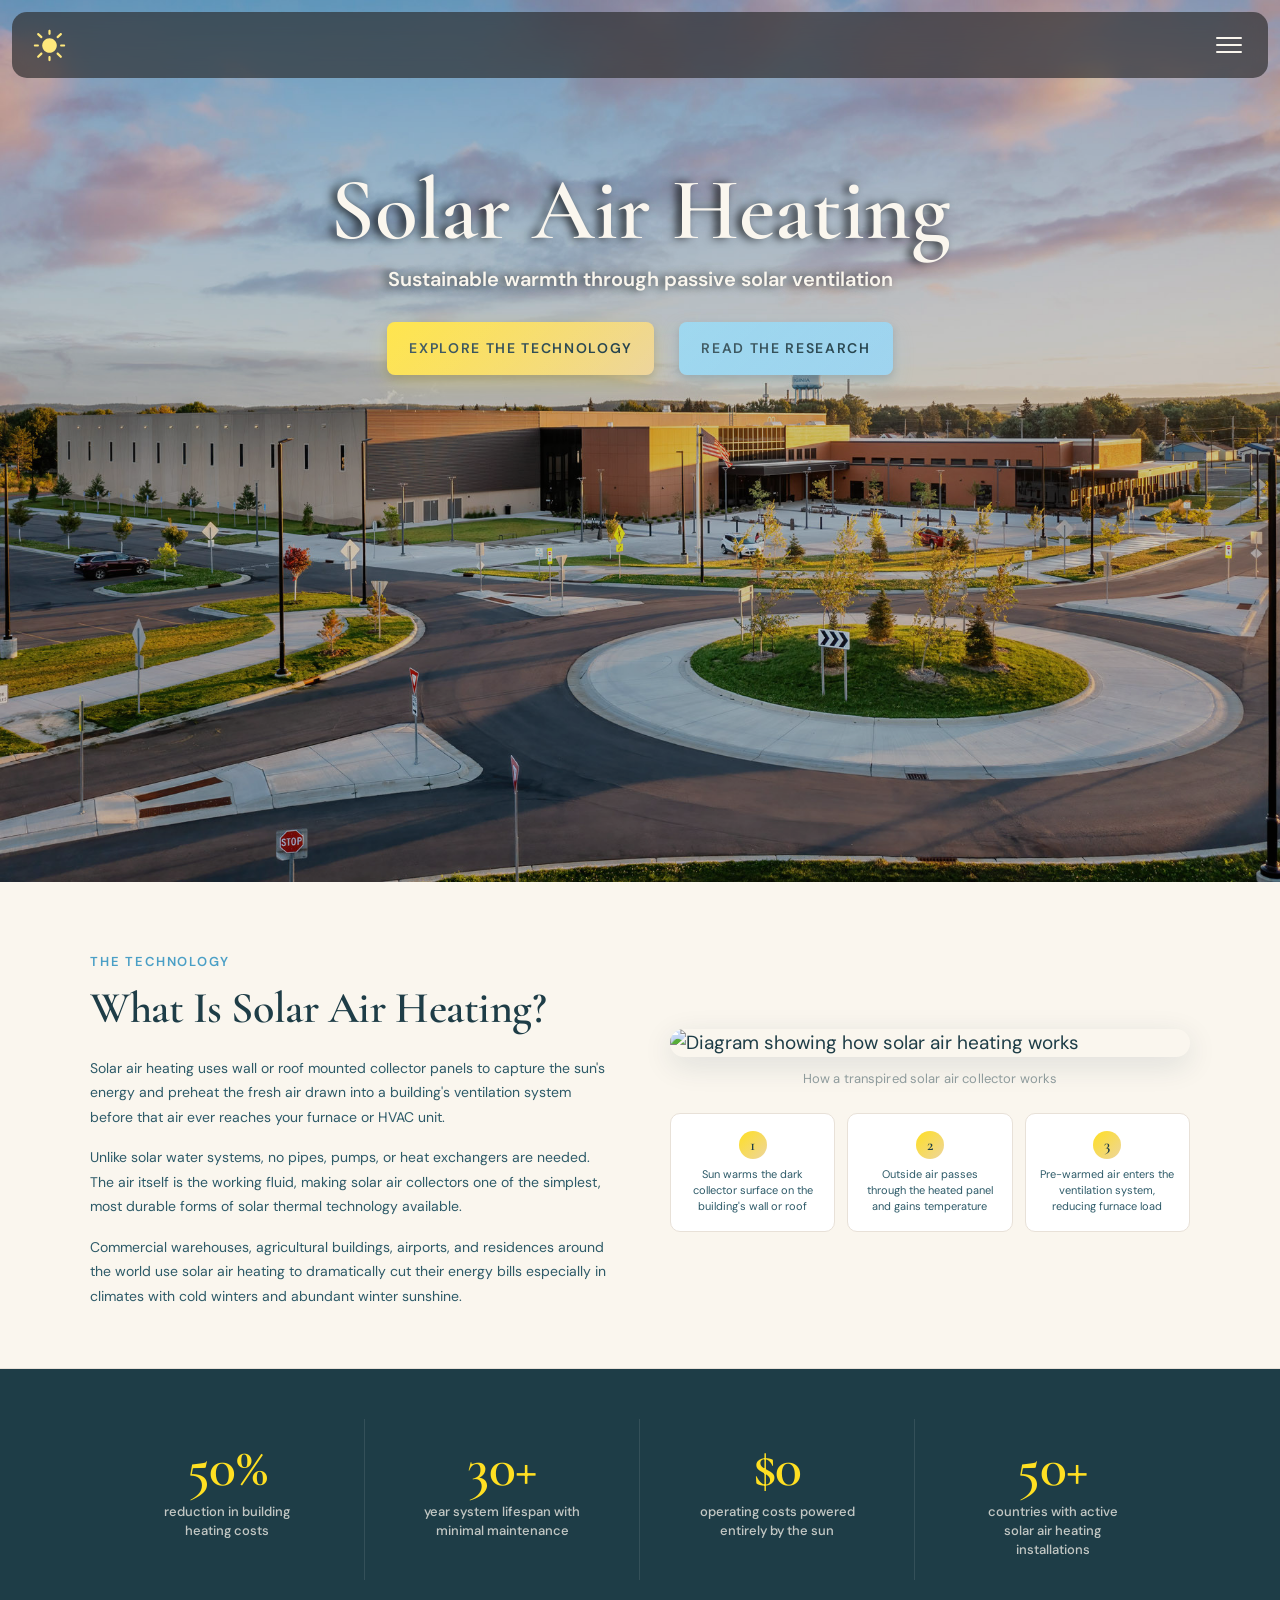
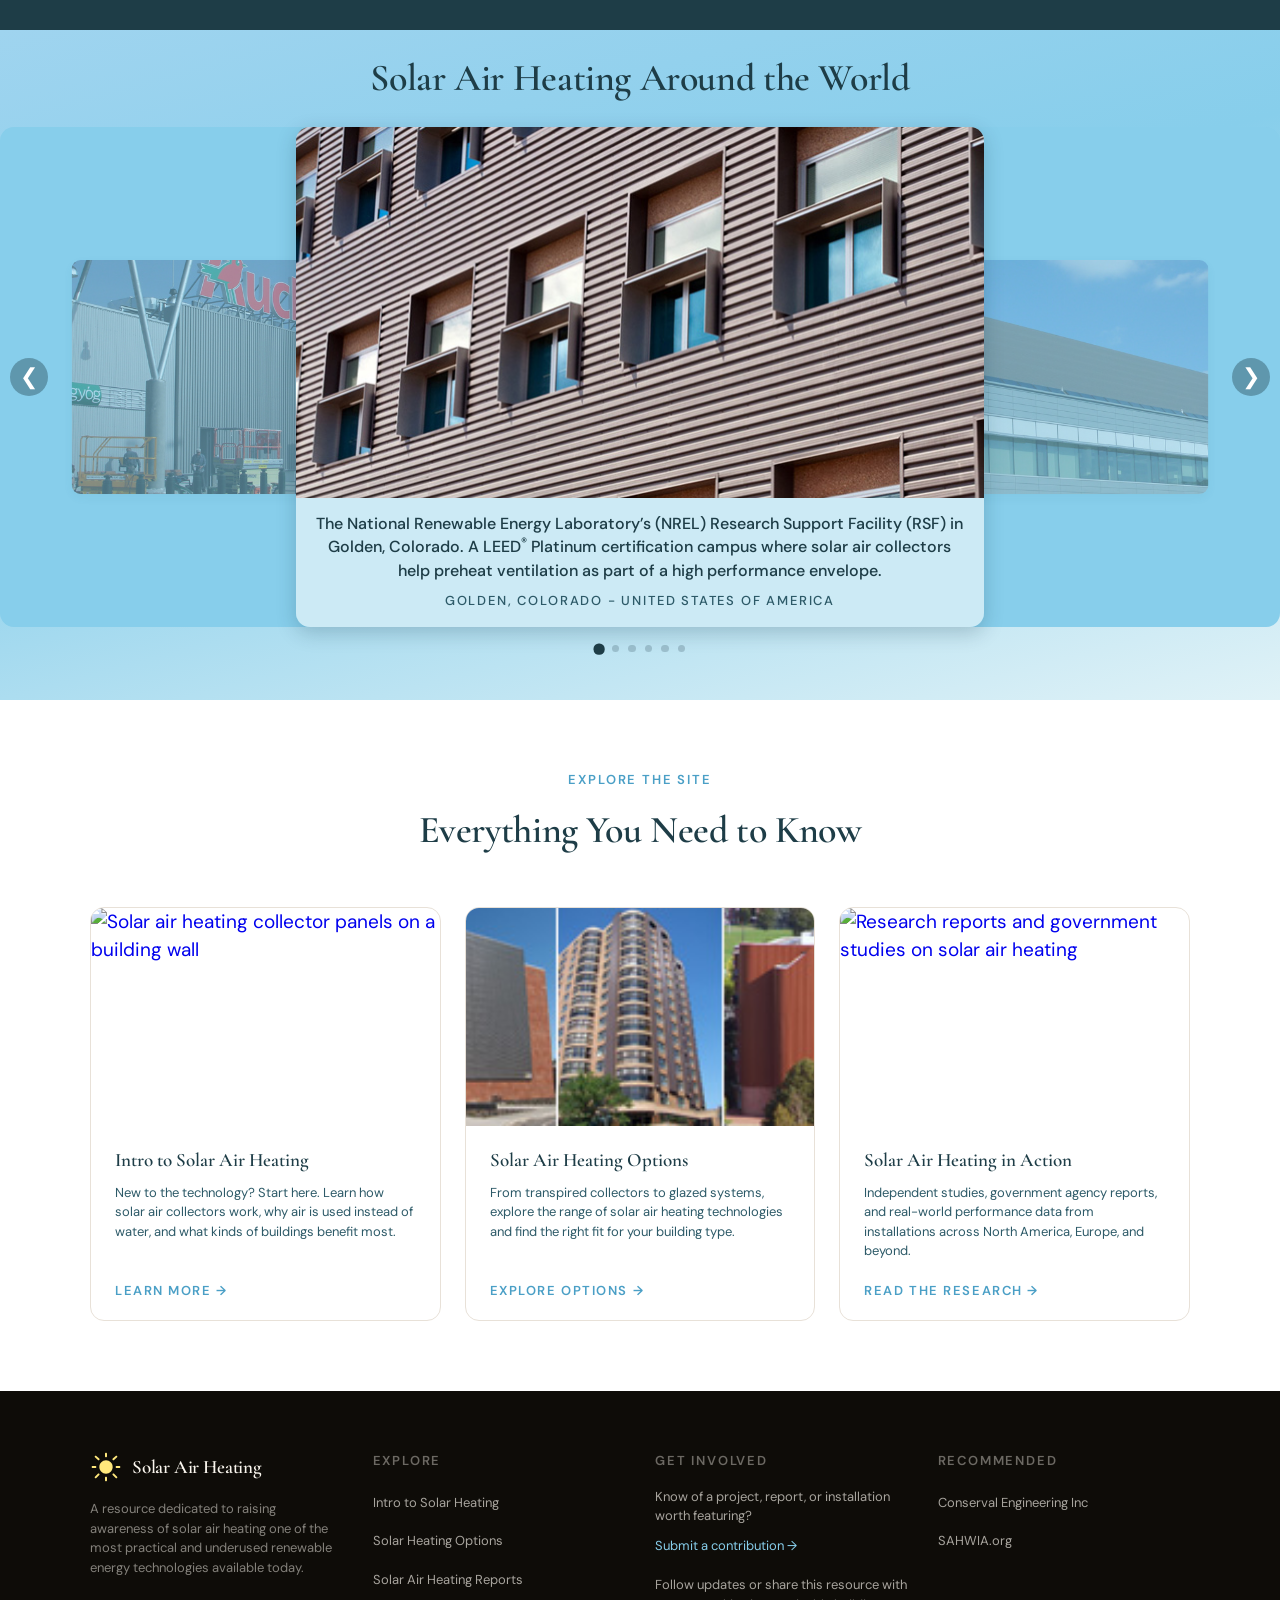
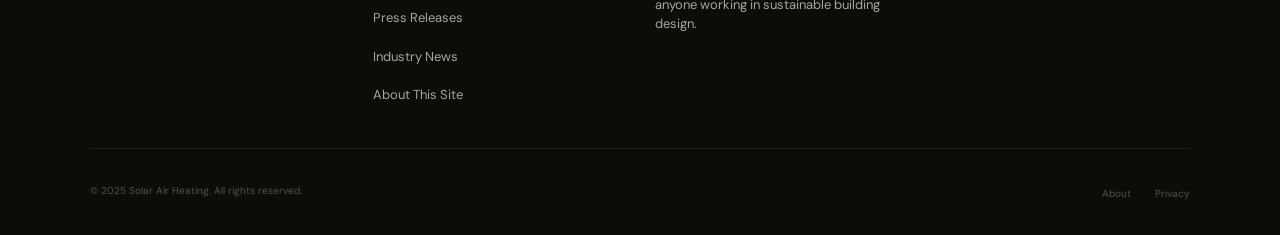
==== index.html @ 25b54e70 "nav bar changes for mobile" ====
<!doctype html>
<html lang="en">
  <head>
    <meta charset="UTF-8" />
    <meta name="viewport" content="width=device-width, initial-scale=1.0" />
    <title>Solar Air Heating</title>
    <link rel="icon" type="image/svg" href="assets/icons/sun-svgrepo-com.svg" />
    <link rel="stylesheet" href="css/normalize.css" />
    <link rel="stylesheet" href="css/styles.css" />
    <link rel="stylesheet" href="css/home.css" />
    <link
      href="https://fonts.googleapis.com/css2?family=Cormorant+Garamond:wght@400;600&family=DM+Sans:wght@400;500;600;700&display=swap"
      rel="stylesheet"
    />
    <script src="javascript/script.js"></script>
  </head>
  <body>
    <!-- NAV -->
    <nav>
      <a href="index.html" class="nav-logo">
        <img src="assets/icons/sun-svgrepo-com.svg" alt="sun logo" />
      </a>

      <button
        class="nav-toggle"
        aria-label="Toggle navigation"
        aria-expanded="false"
      >
        <span></span>
        <span></span>
        <span></span>
      </button>

      <ul class="nav-links">
        <li><a href="About.html">About this site</a></li>
        <li><a href="Introduction.html">Intro to Solar Heating</a></li>
        <li><a href="SolarHeatingOptions.html">Solar Heating Options</a></li>
        <li>
          <a href="SolarAirHeatingReports.html">Solar Air Heating Reports</a>
        </li>
        <li><a href="PressReleases.html">Press Releases</a></li>
        <li><a href="IndustryNews.html">Industry News</a></li>
      </ul>
    </nav>

    <!-- Hero -->
    <div class="hero">
      <div class="hero-image">
        <img
          src="assets/images/heroimage2.jpg"
          alt="Solar Air heating building"
        />
      </div>
      <div class="hero-words">
        <h1 class="hero-title">Solar Air Heating</h1>
        <p class="hero-paragraph">
          Sustainable warmth through passive solar ventilation
        </p>

        <div class="hero-buttons">
          <a href="Introduction.html" class="etp">Explore the Technology</a>
          <a href="SolarAirHeatingReports.html" class="rtr"
            >Read the Research</a
          >
        </div>
      </div>
    </div>

    <!-- What Is Solar Air Heating? -->
    <section class="wis">
      <div class="wis-inner">
        <!-- LEFT: text -->
        <div class="wis-text">
          <p class="wis-eyebrow">The Technology</p>
          <h2 class="wis-heading">What Is Solar Air Heating?</h2>
          <div class="wis-body">
            <p>
              Solar air heating uses wall or roof mounted collector panels to
              capture the sun's energy and preheat the fresh air drawn into a
              building's ventilation system before that air ever reaches your
              furnace or HVAC unit.
            </p>
            <p>
              Unlike solar water systems, no pipes, pumps, or heat exchangers
              are needed. The air itself is the working fluid, making solar air
              collectors one of the simplest, most durable forms of solar
              thermal technology available.
            </p>
            <p>
              Commercial warehouses, agricultural buildings, airports, and
              residences around the world use solar air heating to dramatically
              cut their energy bills especially in climates with cold winters
              and abundant winter sunshine.
            </p>
          </div>
        </div>

        <!-- RIGHT: your image + steps -->
        <div>
          <div class="wis-image-wrap">
            <!-- REPLACE src with your image path -->
            <img
              src="assets/images/YOUR-IMAGE-HERE.jpg"
              alt="Diagram showing how solar air heating works"
            />
          </div>
          <p class="wis-image-caption">
            How a transpired solar air collector works
          </p>

          <div class="wis-steps">
            <div class="wis-step">
              <div class="wis-step-num">1</div>
              <p>
                Sun warms the dark collector surface on the building's wall or
                roof
              </p>
            </div>
            <div class="wis-step">
              <div class="wis-step-num">2</div>
              <p>
                Outside air passes through the heated panel and gains
                temperature
              </p>
            </div>
            <div class="wis-step">
              <div class="wis-step-num">3</div>
              <p>
                Pre-warmed air enters the ventilation system, reducing furnace
                load
              </p>
            </div>
          </div>
        </div>
      </div>
    </section>

    <!-- Stats -->
    <section class="stats">
      <div class="stats-inner">
        <div class="stats-item">
          <p class="stats-number">50%</p>
          <p class="stats-label">reduction in building heating costs</p>
        </div>

        <div class="stats-item">
          <p class="stats-number">30+</p>
          <p class="stats-label">
            year system lifespan with minimal maintenance
          </p>
        </div>

        <div class="stats-item">
          <p class="stats-number">$0</p>
          <p class="stats-label">operating costs powered entirely by the sun</p>
        </div>

        <div class="stats-item">
          <p class="stats-number">50+</p>
          <p class="stats-label">
            countries with active solar air heating installations
          </p>
        </div>
      </div>
    </section>

    <!-- Slides -->
    <div class="solar-slideshow" id="solarSlideshow" tabindex="-1">
      <h2 class="ss-title">Solar Air Heating Around the World</h2>
      <div class="ss-stage">
        <div class="ss-triptych">
          <div class="ss-flank ss-flank--left" aria-hidden="true">
            <img
              class="ss-flank-img"
              src="assets/images/slides/slider6-auchan.jpg"
              alt=""
            />
          </div>
          <div class="ss-main-column">
            <div class="ss-track">
              <div class="ss-slide is-active">
                <img
                  src="assets/images/slides/slider2-nrel.jpg"
                  alt="NREL research support facility with solar air heating"
                  loading="eager"
                />
                <div role="group" aria-label="Slide caption">
                  <p>
                    The National Renewable Energy Laboratory’s (NREL) Research
                    Support Facility (RSF) in Golden, Colorado. A LEED<sup
                      >®</sup
                    >
                    Platinum certification campus where solar air collectors
                    help preheat ventilation as part of a high performance
                    envelope.
                  </p>
                  <p>
                    <span>Golden, Colorado - United States of America</span>
                  </p>
                </div>
              </div>
              <div class="ss-slide">
                <img
                  src="assets/images/slides/slider1-canmet.jpg"
                  alt="CANMET materials technology laboratory"
                  loading="lazy"
                />
                <div role="group" aria-label="Slide caption">
                  <p>
                    CANMET - Materials Technology Laboratory (LEED<sup>®</sup>
                    Platinum)
                  </p>
                  <p>
                    <span>Hamilton, Ontario - Canada</span>
                  </p>
                </div>
              </div>
              <div class="ss-slide">
                <img
                  src="assets/images/slides/slider3-france.jpg"
                  alt="Roof-mounted solar air heater in France"
                  loading="lazy"
                />
                <div role="group" aria-label="Slide caption">
                  <p>Roof mounted solar air heater in France</p>
                  <p>
                    <span>France</span>
                  </p>
                </div>
              </div>
              <div class="ss-slide">
                <img
                  src="assets/images/slides/slider5-gtaa.jpg"
                  alt="Greater Toronto Airports Authority solar air heating"
                  loading="lazy"
                />
                <div role="group" aria-label="Slide caption">
                  <p></p>
                  <p>
                    <span
                      >Greater Toronto Airport Authority, Ontario - Canada</span
                    >
                  </p>
                </div>
              </div>
              <div class="ss-slide">
                <img
                  src="assets/images/slides/slider4-JapanResidentialGlazed.jpg"
                  alt="Glazed residential solar air heating in Japan"
                  loading="lazy"
                />
                <div role="group" aria-label="Slide caption">
                  <p>Glazed residential solar air heating system</p>
                  <p>
                    <span>Japan</span>
                  </p>
                </div>
              </div>
              <div class="ss-slide">
                <img
                  src="assets/images/slides/slider6-auchan.jpg"
                  alt="Auchan retail center solar air heating in Hungary"
                  loading="lazy"
                />
                <div role="group" aria-label="Slide caption">
                  <p></p>
                  <p>
                    <span>MISKOLC, HUNGARY</span>
                  </p>
                </div>
              </div>
            </div>
          </div>
          <div class="ss-flank ss-flank--right" aria-hidden="true">
            <img
              class="ss-flank-img"
              src="assets/images/slides/slider1-canmet.jpg"
              alt=""
            />
          </div>
        </div>

        <button
          class="ss-arrow ss-prev"
          type="button"
          aria-label="Previous slide"
        >
          &#10094;
        </button>

        <button class="ss-arrow ss-next" type="button" aria-label="Next slide">
          &#10095;
        </button>
      </div>
    </div>
    <!-- end .solar-slideshow -->

    <!--showcase-->

    <section class="showcase">
      <div class="showcase-inner">
        <p class="showcase-eyebrow">Explore the Site</p>
        <h2 class="showcase-section-title">Everything You Need to Know</h2>

        <div class="showcase-grid">
          <a href="Introduction.html" class="showcase-card">
            <!-- REPLACE src with your own image -->
            <img
              class="showcase-card-img"
              src="assets/images/YOUR-IMAGE-HERE.jpg"
              alt="Solar air heating collector panels on a building wall"
            />
            <div class="showcase-card-body">
              <h3 class="showcase-card-title">Intro to Solar Air Heating</h3>
              <p class="showcase-card-text">
                New to the technology? Start here. Learn how solar air
                collectors work, why air is used instead of water, and what
                kinds of buildings benefit most.
              </p>
              <span class="showcase-card-link">Learn More &rarr;</span>
            </div>
          </a>

          <a href="SolarHeatingOptions.html" class="showcase-card">
            <!-- REPLACE src with your own image -->
            <img
              class="showcase-card-img"
              src="assets/images/homebox-2.jpg"
              alt="Different types of solar air heating systems"
            />
            <div class="showcase-card-body">
              <h3 class="showcase-card-title">Solar Air Heating Options</h3>
              <p class="showcase-card-text">
                From transpired collectors to glazed systems, explore the range
                of solar air heating technologies and find the right fit for
                your building type.
              </p>
              <span class="showcase-card-link">Explore Options &rarr;</span>
            </div>
          </a>

          <a href="SolarAirHeatingReports.html" class="showcase-card">
            <!-- REPLACE src with your own image -->
            <img
              class="showcase-card-img"
              src="assets/images/YOUR-IMAGE-HERE.jpg"
              alt="Research reports and government studies on solar air heating"
            />
            <div class="showcase-card-body">
              <h3 class="showcase-card-title">Solar Air Heating in Action</h3>
              <p class="showcase-card-text">
                Independent studies, government agency reports, and real-world
                performance data from installations across North America,
                Europe, and beyond.
              </p>
              <span class="showcase-card-link">Read the Research &rarr;</span>
            </div>
          </a>
        </div>
      </div>
    </section>

    <!-- footer -->

    <footer class="site-footer">
      <div class="footer-inner">
        <div class="footer-top">
          <!-- Brand -->
          <div>
            <a href="index.html" class="footer-brand-logo">
              <img
                src="assets/icons/sun-svgrepo-com.svg"
                alt="Solar Air Heating logo"
              />
              <span class="footer-brand-name">Solar Air Heating</span>
            </a>
            <p class="footer-tagline">
              A resource dedicated to raising awareness of solar air heating one
              of the most practical and underused renewable energy technologies
              available today.
            </p>
          </div>

          <!-- Site links -->
          <div>
            <p class="footer-col-heading">Explore</p>
            <ul class="footer-nav">
              <li><a href="Introduction.html">Intro to Solar Heating</a></li>
              <li>
                <a href="SolarHeatingOptions.html">Solar Heating Options</a>
              </li>
              <li>
                <a href="SolarAirHeatingReports.html"
                  >Solar Air Heating Reports</a
                >
              </li>
              <li><a href="PressReleases.html">Press Releases</a></li>
              <li><a href="IndustryNews.html">Industry News</a></li>
              <li><a href="About.html">About This Site</a></li>
            </ul>
          </div>

          <!-- Contact / Contribute -->
          <div>
            <p class="footer-col-heading">Get Involved</p>
            <p class="footer-contact">
              Know of a project, report, or installation worth featuring?
            </p>
            <p class="footer-contact">
              <!-- REPLACE with your actual contact email or link -->
              <a href="mailto:contact@yourdomain.com"
                >Submit a contribution &rarr;</a
              >
            </p>
            <p class="footer-contact" style="margin-top: 2rem">
              <!-- REPLACE or remove if no social links -->
              Follow updates or share this resource with anyone working in
              sustainable building design.
            </p>
          </div>

          <!-- Recommended -->
          <div>
            <p class="footer-col-heading">Recommended</p>
            <ul class="footer-nav">
              <li>
                <a href="https://www.solarwall.com/"
                  >Conserval Engineering Inc</a
                >
              </li>
              <li><a href="https://sahwia.org/">SAHWIA.org</a></li>
            </ul>
          </div>
        </div>
        <!-- /.footer-top -->

        <div class="footer-bottom">
          <p class="footer-copy">
            <!-- REPLACE year and name as needed -->
            &copy; 2025 Solar Air Heating. All rights reserved.
          </p>
          <ul class="footer-bottom-links">
            <li><a href="About.html">About</a></li>
            <li><a href="#">Privacy</a></li>
          </ul>
        </div>
      </div>
      <!-- /.footer-inner -->
    </footer>
  </body>
</html>
---- css/styles.css ----
*, *::before, *::after { margin: 0; padding: 0; box-sizing: border-box; }
 
  :root {
    /* ────────────────────────────── PRIMARY COLORS ────────────────────────── */
    --white: #ffffff;
    --warm-white: #FAF6EE;
    --off-black: #333333;
    
    /* ────────────────────────────── ACCENT COLORS ────────────────────────── */
    /* Sunny/Yellow Palette */
    --sunlight-yellow: #edd59e;
    --sun: #ffdf22;
    --sun-muted: #f5e066;
    --sun-dark: #d4b81f;
    
    /* Sky/Blue Palette */
    --skylight-blue: #87ceeb;
    --skylight-blue-muted: #9fd4ef;
    --skylight-blue-lighter: #cceaf5;
    --sky-dark: #4a9fc6;
    --sky-lighter: #e0f2f7;
    
    /* Text Colors */
    --text-primary: #1e3d47;
    --text-secondary: #2d5a68;
    --text-light: #FAF6EE;
    --text-muted: rgba(30, 61, 71, 0.48);
    
    /* Background Colors */
    --bg-light: #FAF6EE;
    --bg-white: #ffffff;
    --bg-blue: #87ceeb;
    --bg-blue-light: #cceaf5;
    --bg-dark: #0e0c08;
    
    /* Neutral Grays for sections */
    --gray-50: #f9f7f4;
    --gray-100: #f0ebe5;
    --gray-200: #e8e1d8;
    --gray-300: #d9d0c4;
    
    /* ────────────────────────────── TYPOGRAPHY ────────────────────────────── */
    --serif: 'Cormorant Garamond', Georgia, serif;
    --sans: 'DM Sans', sans-serif;
    
    /* Font Sizes */
    --font-size-xs: 1.3rem;
    --font-size-sm: 1.3rem;
    --font-size-base: 1.4rem;
    --font-size-lg: 1.6rem;
    --font-size-xl: 1.9rem;
    --font-size-2xl: 2.4rem;
    --font-size-3xl: clamp(2.4rem, 5vw, 3.8rem);
    --font-size-4xl: clamp(4.4rem, 10vw, 8.8rem);
    
    /* Font Weights */
    --font-weight-normal: 400;
    --font-weight-medium: 520;
    --font-weight-semibold: 600;
    --font-weight-bold: 700;
    
    /* Line Heights */
    --line-height-tight: 1.1;
    --line-height-normal: 1.45;
    --line-height-relaxed: 1.5;
    --line-height-loose: 1.75;
    
    /* Letter Spacing */
    --letter-spacing-tight: -0.01em;
    --letter-spacing-normal: 0.01em;
    --letter-spacing-wide: 0.12em;
    --letter-spacing-wider: 0.14em;
  }
 
  html { 
    scroll-behavior: smooth; 
    font-size: 62.5%;
  }
 
  body {
    font-family: var(--sans);
    overflow-x: hidden;
    font-size: var(--font-size-xl);
    line-height: var(--line-height-relaxed);
    color: var(--text-primary);
    background-color: var(--bg-white);
  }
 
  /* ── NAV ──────────────────────────────────── */
nav {
  position: fixed;
  top: 1.2rem;
  left: 1.2rem;
  right: 1.2rem;
  z-index: 100;
  display: flex;
  align-items: center;
  justify-content: space-between;
  flex-wrap: wrap;
  padding: 1.4rem 2rem;
  background: rgba(40, 40, 40, 0.65);
  backdrop-filter: blur(15px);
  -webkit-backdrop-filter: blur(15px);
  border-radius: 1.5rem;
}

.nav-logo {
  font-family: var(--serif);
  font-size: var(--font-size-2xl);
  font-weight: var(--font-weight-semibold);
  letter-spacing: var(--letter-spacing-normal);
  color: var(--text-light);
  text-decoration: none;
  display: flex;
  align-items: center;
  gap: 0.6rem;
}

.nav-logo:hover { opacity: 0.72; }
.nav-logo img { width: 3.5rem; height: 3.5rem; }

.nav-toggle {
  display: none;
  flex-direction: column;
  justify-content: center;
  gap: 0.5rem;
  width: 3.8rem;
  height: 3.8rem;
  background: none;
  border: none;
  cursor: pointer;
  padding: 0.6rem;
  z-index: 200;
}

.nav-toggle span {
  display: block;
  width: 100%;
  height: 0.22rem;
  background: var(--text-light);
  border-radius: 0.2rem;
  transition: transform 0.3s ease, opacity 0.3s ease;
  transform-origin: center;
}

.nav-toggle.is-open span:nth-child(1) { transform: translateY(0.72rem) rotate(45deg); }
.nav-toggle.is-open span:nth-child(2) { opacity: 0; transform: scaleX(0); }
.nav-toggle.is-open span:nth-child(3) { transform: translateY(-0.72rem) rotate(-45deg); }

.nav-links {
  display: flex;
  gap: 2.5rem;
  list-style: none;
}

.nav-links a {
  font-size: var(--font-size-base);
  letter-spacing: var(--letter-spacing-wide);
  text-transform: uppercase;
  color: var(--text-light);
  text-decoration: none;
  position: relative;
  padding-bottom: 0.5rem;
  transition: color 0.2s;
  font-weight: var(--font-weight-semibold);
}

.nav-links a::after {
  content: '';
  position: absolute;
  bottom: 0; left: 0;
  width: 0;
  height: 0.2rem;
  background-color: var(--sun);
  transition: width 0.3s ease;
}

.nav-links a:hover { color: var(--sun); }
.nav-links a:hover::after { width: 100%; }

@media (max-width: 1290px) {
  .nav-toggle { display: flex; }

  .nav-links {
    display: none;
    flex-direction: column;
    gap: 0;
    width: 100%;
    padding-top: 1.2rem;
    margin-top: 1rem;
    border-top: 1px solid rgba(255,255,255,0.12);
  }

  .nav-links.is-open { display: flex; }

  .nav-links li { border-bottom: 1px solid rgba(255,255,255,0.07); }
  .nav-links li:last-child { border-bottom: none; }

  .nav-links a {
    display: block;
    padding: 1.1rem 0;
    font-size: var(--font-size-sm);
  }

  .nav-links a::after { display: none; }
}
/* footer */
  
  .site-footer {
    background: var(--bg-dark);
    padding: 6rem 2rem 3rem;
  }
  .footer-inner {
    max-width: 110rem;
    margin: 0 auto;
  }
  .footer-top {
    display: grid;
    grid-template-columns: 1fr 1fr 1fr 1fr;
    gap: 3rem;
    padding-bottom: 4rem;
    border-bottom: 1px solid rgba(255, 255, 255, 0.08);
    justify-items: start;
  }
 
  /* Brand column */
  .footer-brand-logo {
    display: flex;
    align-items: center;
    gap: 1rem;
    text-decoration: none;
    margin-bottom: 1.6rem;
  }
  .footer-brand-logo img {
    width: 3.2rem;
    height: 3.2rem;
  }
  .footer-brand-name {
    font-family: var(--serif);
    font-size: var(--font-size-xl);
    font-weight: var(--font-weight-semibold);
    color: var(--text-light);
    letter-spacing: var(--letter-spacing-tight);
  }
  .footer-tagline {
    font-family: var(--sans);
    font-size: var(--font-size-sm);
    line-height: var(--line-height-relaxed);
    color: rgba(250, 246, 238, 0.5);
    max-width: 32ch;
  }
 
  /* Nav columns */
  .footer-col-heading {
    font-family: var(--sans);
    font-size: var(--font-size-xs);
    font-weight: var(--font-weight-semibold);
    letter-spacing: var(--letter-spacing-wider);
    text-transform: uppercase;
    color: rgba(250, 246, 238, 0.4);
    margin-bottom: 1.6rem;
  }
  .footer-nav {
    list-style: none;
    display: flex;
    flex-direction: column;
    gap: 1rem;
  }
  .footer-nav a {
    font-family: var(--sans);
    font-size: var(--font-size-sm);
    color: rgba(250, 246, 238, 0.65);
    text-decoration: none;
    transition: color 0.2s ease;
  }
  .footer-nav a:hover {
    color: var(--sun);
  }
 
  /* Contact line */
  .footer-contact {
    font-family: var(--sans);
    font-size: var(--font-size-sm);
    color: rgba(250, 246, 238, 0.65);
    margin-bottom: 1rem;
  }
  .footer-contact a {
    color: var(--skylight-blue);
    text-decoration: none;
    transition: color 0.2s ease;
  }
  .footer-contact a:hover {
    color: var(--sun);
  }
 
  /* Bottom bar */
  .footer-bottom {
    padding-top: 2.8rem;
    display: flex;
    align-items: center;
    justify-content: space-between;
    gap: 2rem;
    flex-wrap: wrap;
  }
  .footer-copy {
    font-family: var(--sans);
    font-size: 1rem;
    color: rgba(250, 246, 238, 0.3);
  }
  .footer-bottom-links {
    display: flex;
    gap: 2.4rem;
    list-style: none;
  }
  .footer-bottom-links a {
    font-family: var(--sans);
    font-size: 1rem;
    color: rgba(250, 246, 238, 0.3);
    text-decoration: none;
    transition: color 0.2s ease;
  }
  .footer-bottom-links a:hover {
    color: rgba(250, 246, 238, 0.65);
  }
 
  @media (max-width: 768px) {
    .footer-top {
      grid-template-columns: 1fr;
      gap: 3.2rem;
    }
    .footer-bottom {
      flex-direction: column;
      align-items: flex-start;
      gap: 1.2rem;
    }
  }
---- css/home.css ----
/* hero image and title */
.hero {
  position: relative;
  width: 100%;
  height: 98vh;
  min-height: 98vh;
  overflow: hidden;
  background: var(--bg-dark);
}

.hero-image {
  position: absolute;
  inset: 0;
  z-index: 0;
  opacity: 0.8;
}

.hero-image img {
  width: 100%;
  height: 100%;
  object-fit: cover;
  display: block;
}

.hero-words {
  position: absolute;
  top: 0;
  left: 0;
  right: 0;
  height: 33%;
  z-index: 1;
  display: flex;
  flex-direction: column;
  align-items: center;
  justify-content: flex-start;
  text-align: center;
  padding-left: 2rem;
  padding-right: 2rem;
  /* Below fixed nav: safe area + nav offset + vertical padding + logo row */
  padding-top: calc(
    env(safe-area-inset-top, 0px) + 1.2rem + 1.4rem + 3.5rem + 1.4rem + 2.8rem
  );
  padding-bottom: 1rem;
  box-sizing: border-box;
}

.hero-words img {
  width: auto;
  height: 8rem;
}

.hero-title {
  font-family: var(--serif);
  font-size: var(--font-size-4xl);
  font-weight: var(--font-weight-semibold);
  line-height: var(--line-height-tight);
  color: var(--text-light);
  text-shadow: -0.5rem 0 1rem rgba(0, 0, 0, 0.8);
  margin-bottom: 0.5rem;
}

.hero-paragraph {
  max-width: 42ch;
  font-size: clamp(1.5rem, 2.2vw, 2rem);
  color: var(--text-light);
  text-shadow: -0.5rem 0 1rem rgba(0, 0, 0, 0.8);
  font-weight: var(--font-weight-semibold);
}

.hero-buttons{
  display: flex;
  flex-direction: row;
  gap: 2.5rem;
  margin-top: 2.8rem;
  justify-content: center;
}

.etp{
  padding: 1.6rem 2.2rem;
  color: var(--text-primary);
  background: linear-gradient(135deg, var(--sun) 0%, var(--sunlight-yellow) 100%);
  border-radius: 0.8rem;
  font-family: var(--sans);
  font-size: var(--font-size-base);
  font-weight: var(--font-weight-semibold);
  letter-spacing: var(--letter-spacing-wide);
  text-decoration: none;
  text-transform: uppercase;
  display: inline-flex;
  align-items: center;
  justify-content: center;
  cursor: pointer;
  border: none;
  box-shadow: 0 0.8rem 2rem rgba(255, 223, 34, 0.25), 0 0.4rem 0.8rem rgba(0, 0, 0, 0.15);
  transition: all 0.35s cubic-bezier(0.34, 1.56, 0.64, 1);
  position: relative;
  overflow: hidden;
}

.etp::before {
  content: '';
  position: absolute;
  inset: 0;
  background: linear-gradient(135deg, rgba(255, 255, 255, 0.2) 0%, rgba(255, 255, 255, 0) 100%);
  pointer-events: none;
}

.etp:hover{
  transform: translateY(-0.3rem);
  box-shadow: 0 1.2rem 3rem rgba(255, 223, 34, 0.35), 0 0.6rem 1.2rem rgba(0, 0, 0, 0.2);
}

.etp:active {
  transform: translateY(0);
  box-shadow: 0 0.4rem 1rem rgba(255, 223, 34, 0.25), 0 0.2rem 0.4rem rgba(0, 0, 0, 0.15);
}

.rtr{
  padding: 1.6rem 2.2rem;
  color: var(--text-primary);
  background: linear-gradient(135deg, var(--skylight-blue) 0%, var(--skylight-blue-muted) 100%);
  border-radius: 0.8rem;
  font-family: var(--sans);
  font-size: var(--font-size-base);
  font-weight: var(--font-weight-semibold);
  letter-spacing: var(--letter-spacing-wide);
  text-decoration: none;
  text-transform: uppercase;
  display: inline-flex;
  align-items: center;
  justify-content: center;
  cursor: pointer;
  border: none;
  box-shadow: 0 0.8rem 2rem rgba(132, 206, 235, 0.25), 0 0.4rem 0.8rem rgba(0, 0, 0, 0.15);
  transition: all 0.35s cubic-bezier(0.34, 1.56, 0.64, 1);
  position: relative;
  overflow: hidden;
}

.rtr::before {
  content: '';
  position: absolute;
  inset: 0;
  background: linear-gradient(135deg, rgba(255, 255, 255, 0.2) 0%, rgba(255, 255, 255, 0) 100%);
  pointer-events: none;
}

.rtr:hover{
  transform: translateY(-0.3rem);
  box-shadow: 0 1.2rem 3rem rgba(132, 206, 235, 0.35), 0 0.6rem 1.2rem rgba(0, 0, 0, 0.2);
}

.rtr:active {
  transform: translateY(0);
  box-shadow: 0 0.4rem 1rem rgba(132, 206, 235, 0.25), 0 0.2rem 0.4rem rgba(0, 0, 0, 0.15);
}

/* quick turotial of solar air heating */

.wis {
    background: var(--warm-white);
    padding: 7rem 2rem 6rem;
    border-bottom: 1px solid var(--gray-200);
  }
  .wis-inner {
    max-width: 110rem;
    margin: 0 auto;
    display: grid;
    grid-template-columns: 1fr 1fr;
    gap: 6rem;
    align-items: center;
  }
  .wis-eyebrow {
    font-family: var(--sans);
    font-size: var(--font-size-xs);
    font-weight: var(--font-weight-semibold);
    letter-spacing: var(--letter-spacing-wider);
    text-transform: uppercase;
    color: var(--sky-dark);
    margin-bottom: 1.2rem;
  }
  .wis-heading {
    font-family: var(--serif);
    font-size: clamp(2.8rem, 4vw, 4.4rem);
    font-weight: var(--font-weight-semibold);
    line-height: var(--line-height-tight);
    color: var(--text-primary);
    margin-bottom: 2.4rem;
    letter-spacing: var(--letter-spacing-tight);
  }
  .wis-body p {
    font-family: var(--sans);
    font-size: var(--font-size-base);
    line-height: var(--line-height-loose);
    color: var(--text-secondary);
    margin-bottom: 1.6rem;
  }
  .wis-body p:last-child { margin-bottom: 0; }
  .wis-image-wrap {
    width: 100%;
    border-radius: 1.4rem;
    overflow: hidden;
    box-shadow: 0 0.8rem 3rem rgba(15, 50, 70, 0.12);
  }
  .wis-image-wrap img {
    width: 100%;
    height: 100%;
    object-fit: cover;
    display: block;
  }
  .wis-image-caption {
    margin-top: 1.2rem;
    font-family: var(--sans);
    font-size: var(--font-size-xs);
    color: var(--text-muted);
    text-align: center;
    letter-spacing: var(--letter-spacing-normal);
  }
  .wis-steps {
    display: grid;
    grid-template-columns: repeat(3, 1fr);
    gap: 1.2rem;
    margin-top: 2.4rem;
  }
  .wis-step {
    background: var(--bg-white);
    border: 1px solid var(--gray-200);
    border-radius: 1rem;
    padding: 1.6rem 1.4rem;
    text-align: center;
  }
  .wis-step-num {
    display: inline-flex;
    align-items: center;
    justify-content: center;
    width: 2.8rem;
    height: 2.8rem;
    border-radius: 50%;
    background: linear-gradient(135deg, var(--sun) 0%, var(--sunlight-yellow) 100%);
    color: var(--text-primary);
    font-family: var(--serif);
    font-size: 1.6rem;
    font-weight: var(--font-weight-semibold);
    margin-bottom: 0.8rem;
  }
  .wis-step p {
    font-family: var(--sans);
    font-size: 1.1rem;
    line-height: var(--line-height-normal);
    color: var(--text-secondary);
    margin: 0;
  }
  @media (max-width: 768px) {
    .wis-inner { grid-template-columns: 1fr; gap: 4rem; }
    .wis-steps { grid-template-columns: 1fr; }
  }

  /* stats */

  .stats {
    background: var(--text-primary);
    padding: 5rem 2rem;
  }
  .stats-inner {
    max-width: 110rem;
    margin: 0 auto;
    display: grid;
    grid-template-columns: repeat(4, 1fr);
    gap: 0;
  }
  .stats-item {
    text-align: center;
    padding: 2rem 3rem;
    border-right: 1px solid rgba(255, 255, 255, 0.1);
  }
  .stats-item:last-child {
    border-right: none;
  }
  .stats-number {
    font-family: var(--serif);
    font-size: clamp(3.6rem, 5vw, 5.6rem);
    font-weight: var(--font-weight-semibold);
    line-height: 1;
    color: var(--sun);
    margin-bottom: 0.8rem;
    letter-spacing: var(--letter-spacing-tight);
  }
  .stats-label {
    font-family: var(--sans);
    font-size: var(--font-size-sm);
    font-weight: var(--font-weight-medium);
    line-height: var(--line-height-normal);
    color: rgba(250, 246, 238, 0.75);
    max-width: 18ch;
    margin: 0 auto;
  }
  @media (max-width: 768px) {
    .stats-inner {
      grid-template-columns: repeat(2, 1fr);
    }
    .stats-item:nth-child(2) {
      border-right: none;
    }
    .stats-item:nth-child(1),
    .stats-item:nth-child(2) {
      border-bottom: 1px solid rgba(255, 255, 255, 0.1);
    }
  }

/* slideshow — compact card under hero, skylight panel + faint images */
.solar-slideshow {
  position: relative;
  width: 100%;
  overflow-x: hidden;
  padding: 2rem 0rem 4.8rem;
  background: linear-gradient(
    165deg,
    var(--skylight-blue-muted) 0%,
    var(--skylight-blue) 42%,
    var(--sky-lighter) 100%
  );
}

.ss-title {
  font-family: var(--serif);
  font-size: var(--font-size-3xl);
  font-weight: var(--font-weight-semibold);
  color: var(--text-primary);
  text-align: center;
  margin-bottom: 2rem;
  letter-spacing: var(--letter-spacing-tight);
}

.ss-stage {
  position: relative;
  max-width: 100%;
  margin: 0 auto;
  height: clamp(35rem, 60vh, 50rem);
  border-radius: 1.4rem;
  overflow: visible;
  background: var(--bg-blue);
}

.ss-triptych {
  display: grid;
  grid-template-columns: minmax(0, 1fr) minmax(0, 2.35fr) minmax(0, 1fr);
  align-items: center;
  height: 100%;
  padding: 0 0.4rem;
  isolation: isolate;
}

.ss-flank {
  position: relative;
  height: 86%;
  max-height: 26rem;
  border-radius: 1rem;
  overflow: hidden;
  opacity: 0.46;
  z-index: 0;
  transform: scale(0.9);
  transform-origin: center center;
  pointer-events: none;
  box-shadow: 0 0.4rem 1.2rem rgba(15, 80, 110, 0.12);
}

.ss-flank--left {
  justify-self: end;
  width: 100%;
  margin-right: -18%;
}

.ss-flank--right {
  justify-self: start;
  width: 100%;
  margin-left: -18%;
}

.ss-flank-img {
  width: 100%;
  height: 100%;
  object-fit: cover;
  display: block;
}

.ss-main-column {
  position: relative;
  z-index: 2;
  height: 100%;
  min-width: 0;
  border-radius: 1.4rem;
  overflow: hidden;
  background: var(--bg-blue);
  box-shadow:
    0 0.6rem 2rem rgba(15, 50, 70, 0.22),
    0 0.15rem 0 rgba(255, 255, 255, 0.35) inset;
}

.ss-track {
  position: relative;
  width: 100%;
  height: 100%;
}

.ss-slide {
  position: absolute;
  inset: 0;
  width: 100%;
  height: 100%;
  opacity: 0;
  transition: opacity 450ms ease;
  pointer-events: none;
  display: flex;
  flex-direction: column;
}

.ss-slide.is-active {
  opacity: 1;
}

.ss-slide img {
  flex: 1;
  width: 100%;
  object-fit: cover;
  display: block;
  opacity: 0.22;
}

.ss-slide.is-active img {
  opacity: 1;
}

.ss-slide::after {
  content: none;
}

.ss-slide [role='group'] {
  padding: 1.4rem 1.8rem 1.6rem;
  text-align: center;
  background-color: var(--bg-blue-light);
}

.ss-slide [role='group'] p {
  font-size: var(--font-size-lg);
  line-height: var(--line-height-normal);
  color: var(--text-primary);
  margin: 0 0 0.6rem;
  font-weight: var(--font-weight-medium);
}

.ss-slide [role='group'] p:last-child {
  margin-bottom: 0;
}

.ss-slide [role='group'] span {
  font-size: var(--font-size-sm);
  letter-spacing: var(--letter-spacing-wider);
  text-transform: uppercase;
  color: var(--text-secondary);
}

.ss-arrow {
  position: absolute;
  top: 50%;
  transform: translateY(-50%);
  width: 3.8rem;
  height: 3.8rem;
  border: none;
  border-radius: 50%;
  background: rgba(30, 61, 71, 0.38);
  color: var(--white);
  font-size: 2.2rem;
  line-height: 1;
  cursor: pointer;
  z-index: 10;
  transition: background 0.2s ease;
}

.ss-arrow:hover {
  background: rgba(30, 61, 71, 0.55);
}

.ss-prev {
  left: 1rem;
}

.ss-next {
  right: 1rem;
}

.ss-pause-indicator {
    position: absolute;
    top: 1.2rem;
    right: 1.2rem;
    z-index: 20;
    width: 3.2rem;
    height: 3.2rem;
    border-radius: 50%;
    background: rgba(0, 0, 0, 0.38);
    display: flex;
    align-items: center;
    justify-content: center;
    opacity: 0;
    transition: opacity 0.25s ease;
    pointer-events: none;
  }
 
  /* Show when slideshow stage is hovered or focused */
  .ss-stage:hover .ss-pause-indicator,
  .ss-stage:focus-within .ss-pause-indicator {
    opacity: 1;
  }
 
  /* Pause icon: two vertical bars */
  .ss-pause-indicator::before,
  .ss-pause-indicator::after {
    content: '';
    display: block;
    width: 0.3rem;
    height: 1.1rem;
    background: #ffffff;
    border-radius: 0.2rem;
  }
  .ss-pause-indicator::before { margin-right: 0.35rem; }
 
  /* Play icon state (triangle) — toggled via .is-playing class on indicator */
  .ss-pause-indicator.is-playing::before,
  .ss-pause-indicator.is-playing::after {
    content: none;
  }
  .ss-pause-indicator.is-playing {
    /* CSS-only triangle pointing right */
    border-left: 1.1rem solid #ffffff;
    border-top: 0.7rem solid transparent;
    border-bottom: 0.7rem solid transparent;
    border-radius: 0;
    background: transparent;
    width: 0;
    height: 0;
    margin-left: 0.3rem;
    /* keep the outer circle via box-shadow ring */
    box-shadow: -0.8rem -0.8rem 0 0.8rem rgba(0, 0, 0, 0.38);
    border-radius: 50%;
  }

/* ── Slideshow dot indicators ─────────────────── */
.ss-dots {
  display: flex;
  justify-content: center;
  gap: 0.9rem;
  margin-top: 1.8rem;
}

.ss-dot {
  width: 0.75rem;
  height: 0.75rem;
  border-radius: 50%;
  border: none;
  background: rgba(30, 61, 71, 0.22);
  cursor: pointer;
  padding: 0;
  transition: background 0.25s ease, transform 0.25s ease;
}

.ss-dot:hover {
  background: rgba(30, 61, 71, 0.48);
}

.ss-dot.is-active {
  background: var(--text-primary);
  transform: scale(1.4);
}

/* showcase */
.showcase {
    background: var(--bg-white);
    padding: 7rem 2rem;
  }
  .showcase-inner {
    max-width: 110rem;
    margin: 0 auto;
  }
  .showcase-eyebrow {
    font-family: var(--sans);
    font-size: var(--font-size-xs);
    font-weight: var(--font-weight-semibold);
    letter-spacing: var(--letter-spacing-wider);
    text-transform: uppercase;
    color: var(--sky-dark);
    text-align: center;
    margin-bottom: 1.2rem;
  }
  .showcase-section-title {
    font-family: var(--serif);
    font-size: var(--font-size-3xl);
    font-weight: var(--font-weight-semibold);
    color: var(--text-primary);
    text-align: center;
    margin-bottom: 4.8rem;
    letter-spacing: var(--letter-spacing-tight);
  }
  .showcase-grid {
    display: grid;
    grid-template-columns: repeat(3, 1fr);
    gap: 2.4rem;
  }
  .showcase-card {
    display: flex;
    flex-direction: column;
    background: var(--bg-white);
    border: 1px solid var(--gray-200);
    border-radius: 1.4rem;
    overflow: hidden;
    text-decoration: none;
    transition: transform 0.25s ease, box-shadow 0.25s ease, border-color 0.25s ease;
  }
  .showcase-card:hover {
    transform: translateY(-0.4rem);
    box-shadow: 0 1.2rem 3.6rem rgba(15, 50, 70, 0.12);
    border-color: var(--skylight-blue);
  }
  .showcase-card-img {
    width: 100%;
    aspect-ratio: 16 / 10;
    object-fit: cover;
    display: block;
  }
  .showcase-card-body {
    padding: 2.4rem 2.4rem 2rem;
    display: flex;
    flex-direction: column;
    flex: 1;
  }
  .showcase-card-title {
    font-family: var(--serif);
    font-size: var(--font-size-xl);
    font-weight: var(--font-weight-semibold);
    line-height: var(--line-height-tight);
    color: var(--text-primary);
    margin-bottom: 1.2rem;
  }
  .showcase-card-text {
    font-family: var(--sans);
    font-size: var(--font-size-sm);
    line-height: var(--line-height-relaxed);
    color: var(--text-secondary);
    margin-bottom: 2rem;
    flex: 1;
  }
  .showcase-card-link {
    font-family: var(--sans);
    font-size: var(--font-size-sm);
    font-weight: var(--font-weight-semibold);
    letter-spacing: var(--letter-spacing-wide);
    text-transform: uppercase;
    color: var(--sky-dark);
    display: inline-flex;
    align-items: center;
    gap: 0.6rem;
    transition: gap 0.2s ease;
  }
  .showcase-card:hover .showcase-card-link {
    gap: 1rem;
  }
  @media (max-width: 900px) {
    .showcase-grid { grid-template-columns: 1fr; }
  }
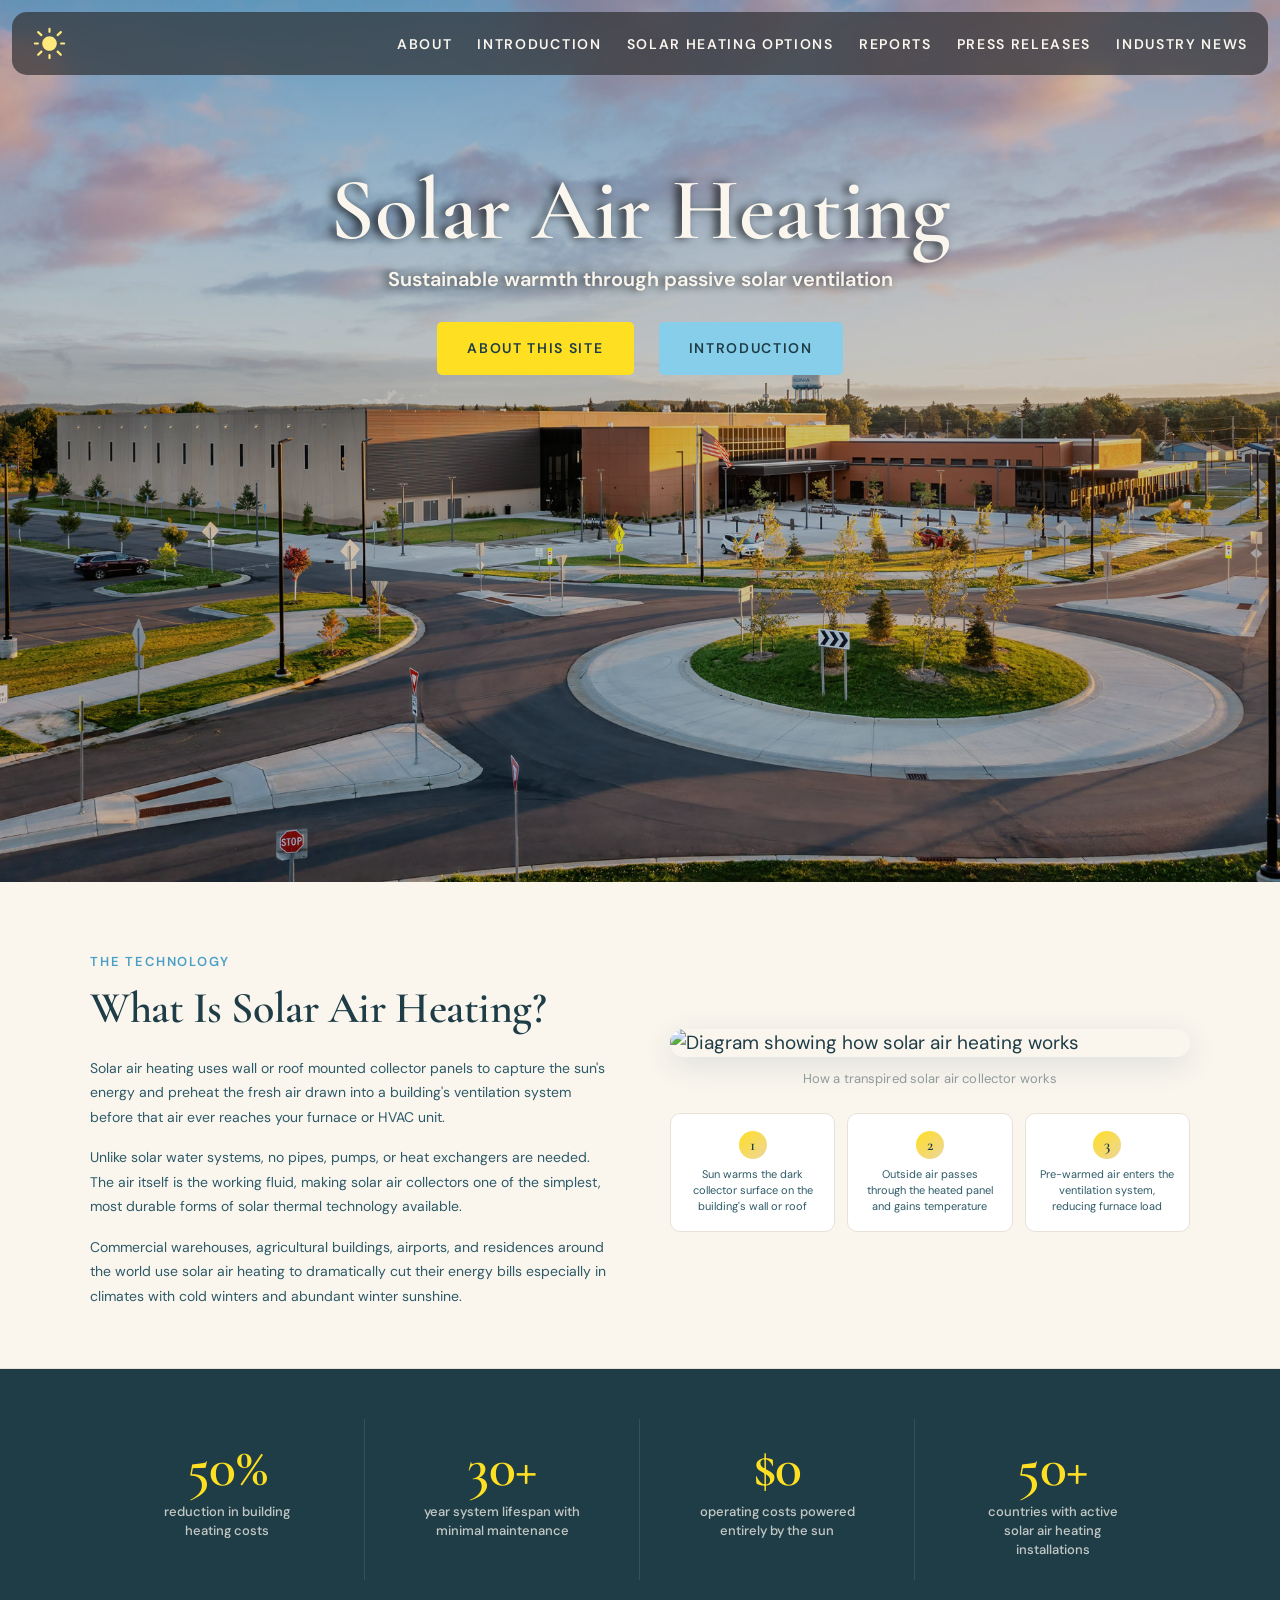
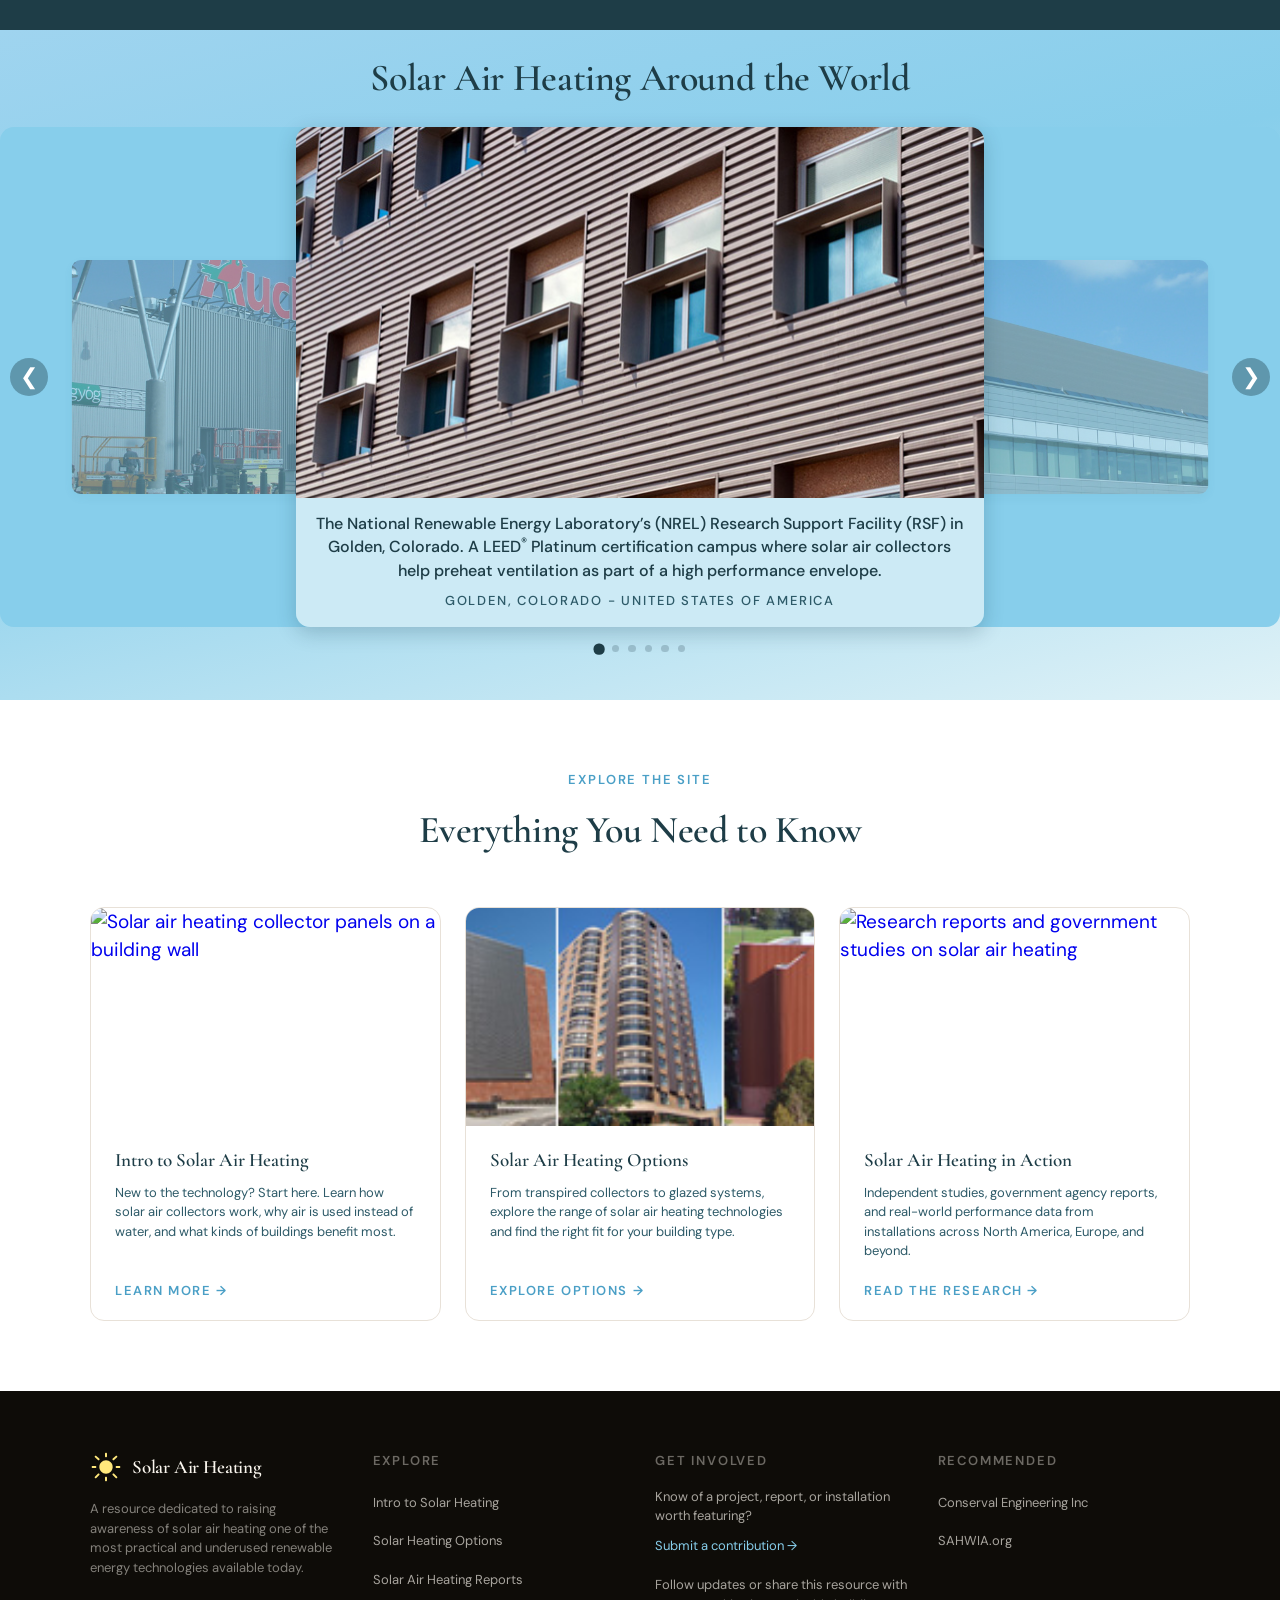
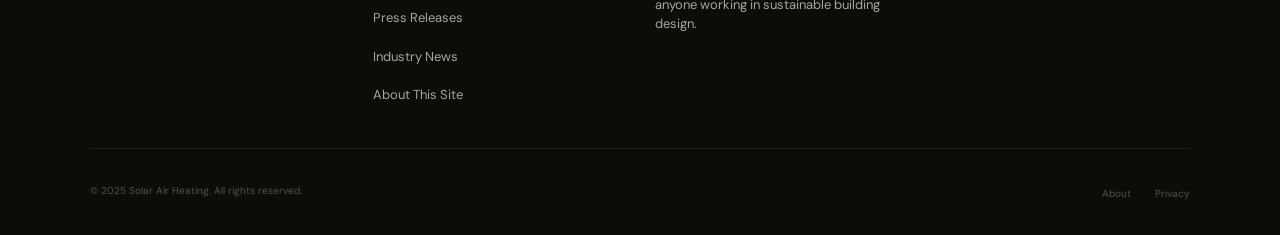
==== commit 07277e52: "changed navbar titles to ebetter fiot screens" ====
--- a/index.html
+++ b/index.html
@@ -32,11 +32,11 @@
       </button>
 
       <ul class="nav-links">
-        <li><a href="About.html">About this site</a></li>
-        <li><a href="Introduction.html">Intro to Solar Heating</a></li>
+        <li><a href="About.html">About</a></li>
+        <li><a href="Introduction.html">Introduction</a></li>
         <li><a href="SolarHeatingOptions.html">Solar Heating Options</a></li>
         <li>
-          <a href="SolarAirHeatingReports.html">Solar Air Heating Reports</a>
+          <a href="SolarAirHeatingReports.html">Reports</a>
         </li>
         <li><a href="PressReleases.html">Press Releases</a></li>
         <li><a href="IndustryNews.html">Industry News</a></li>
@@ -58,10 +58,8 @@
         </p>
 
         <div class="hero-buttons">
-          <a href="Introduction.html" class="etp">Explore the Technology</a>
-          <a href="SolarAirHeatingReports.html" class="rtr"
-            >Read the Research</a
-          >
+          <a href="About.html" class="etp">About this site</a>
+          <a href="Introduction.html" class="rtr">Introduction</a>
         </div>
       </div>
     </div>
--- a/css/styles.css
+++ b/css/styles.css
@@ -12,6 +12,7 @@
     --sun: #ffdf22;
     --sun-muted: #f5e066;
     --sun-dark: #d4b81f;
+    --sun-bronze: #BA8E23;
     
     /* Sky/Blue Palette */
     --skylight-blue: #87ceeb;
@@ -178,7 +179,7 @@
 .nav-links a:hover { color: var(--sun); }
 .nav-links a:hover::after { width: 100%; }
 
-@media (max-width: 1290px) {
+@media (max-width: 953px) {
   .nav-toggle { display: flex; }
 
   .nav-links {
--- a/css/home.css
+++ b/css/home.css
@@ -75,11 +75,11 @@
   justify-content: center;
 }
 
-.etp{
-  padding: 1.6rem 2.2rem;
+.etp {
+  padding: 1.4rem 2.8rem;
   color: var(--text-primary);
-  background: linear-gradient(135deg, var(--sun) 0%, var(--sunlight-yellow) 100%);
-  border-radius: 0.8rem;
+  background: var(--sun);
+  border-radius: 0.5rem;
   font-family: var(--sans);
   font-size: var(--font-size-base);
   font-weight: var(--font-weight-semibold);
@@ -90,36 +90,31 @@
   align-items: center;
   justify-content: center;
   cursor: pointer;
-  border: none;
-  box-shadow: 0 0.8rem 2rem rgba(255, 223, 34, 0.25), 0 0.4rem 0.8rem rgba(0, 0, 0, 0.15);
-  transition: all 0.35s cubic-bezier(0.34, 1.56, 0.64, 1);
-  position: relative;
-  overflow: hidden;
-}
-
-.etp::before {
-  content: '';
-  position: absolute;
-  inset: 0;
-  background: linear-gradient(135deg, rgba(255, 255, 255, 0.2) 0%, rgba(255, 255, 255, 0) 100%);
-  pointer-events: none;
-}
-
-.etp:hover{
-  transform: translateY(-0.3rem);
-  box-shadow: 0 1.2rem 3rem rgba(255, 223, 34, 0.35), 0 0.6rem 1.2rem rgba(0, 0, 0, 0.2);
+  border: 2px solid var(--sun);
+  box-shadow: none;
+  transition: background 0.2s ease, color 0.2s ease;
+}
+
+.etp::before { content: none; }
+
+.etp:hover {
+  background: var(--sun-bronze);
+  border-color: var(--sun-bronze);
+  transform: none;
+  box-shadow: none;
 }
 
 .etp:active {
-  transform: translateY(0);
-  box-shadow: 0 0.4rem 1rem rgba(255, 223, 34, 0.25), 0 0.2rem 0.4rem rgba(0, 0, 0, 0.15);
-}
-
-.rtr{
-  padding: 1.6rem 2.2rem;
+  background: var(--sun-dark);
+  transform: none;
+  box-shadow: none;
+}
+
+.rtr {
+  padding: 1.4rem 2.8rem;
   color: var(--text-primary);
-  background: linear-gradient(135deg, var(--skylight-blue) 0%, var(--skylight-blue-muted) 100%);
-  border-radius: 0.8rem;
+  background: var(--skylight-blue);
+  border-radius: 0.5rem;
   font-family: var(--sans);
   font-size: var(--font-size-base);
   font-weight: var(--font-weight-semibold);
@@ -130,31 +125,26 @@
   align-items: center;
   justify-content: center;
   cursor: pointer;
-  border: none;
-  box-shadow: 0 0.8rem 2rem rgba(132, 206, 235, 0.25), 0 0.4rem 0.8rem rgba(0, 0, 0, 0.15);
-  transition: all 0.35s cubic-bezier(0.34, 1.56, 0.64, 1);
-  position: relative;
-  overflow: hidden;
-}
-
-.rtr::before {
-  content: '';
-  position: absolute;
-  inset: 0;
-  background: linear-gradient(135deg, rgba(255, 255, 255, 0.2) 0%, rgba(255, 255, 255, 0) 100%);
-  pointer-events: none;
-}
-
-.rtr:hover{
-  transform: translateY(-0.3rem);
-  box-shadow: 0 1.2rem 3rem rgba(132, 206, 235, 0.35), 0 0.6rem 1.2rem rgba(0, 0, 0, 0.2);
+  border: 2px solid var(--skylight-blue);
+  box-shadow: none;
+  transition: background 0.2s ease, border-color 0.2s ease;
+}
+
+.rtr::before { content: none; }
+
+.rtr:hover {
+  background: var(--skylight-blue-lighter);
+  border-color: var(--skylight-blue-lighter);
+  color: var(--text-primary);
+  transform: none;
+  box-shadow: none;
 }
 
 .rtr:active {
-  transform: translateY(0);
-  box-shadow: 0 0.4rem 1rem rgba(132, 206, 235, 0.25), 0 0.2rem 0.4rem rgba(0, 0, 0, 0.15);
-}
-
+  background: var(--sky-dark);
+  transform: none;
+  box-shadow: none;
+}
 /* quick turotial of solar air heating */
 
 .wis {
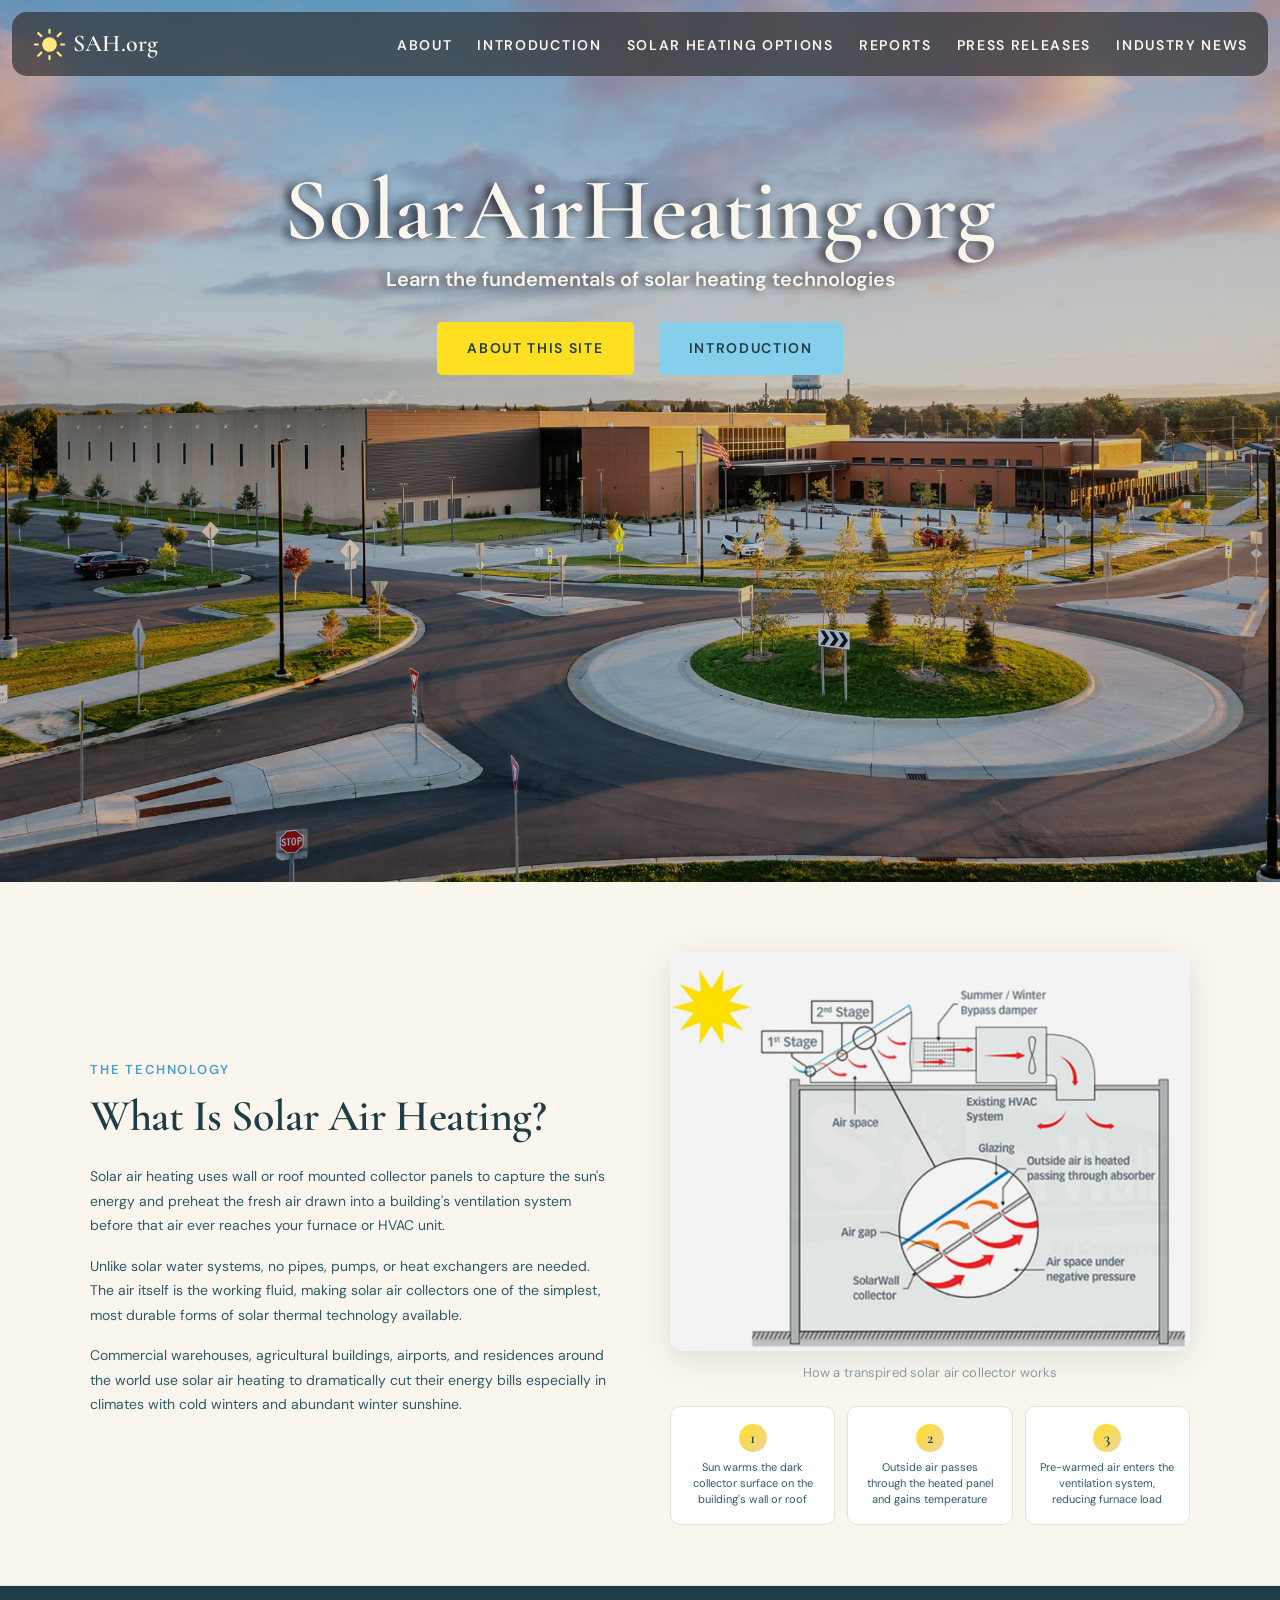
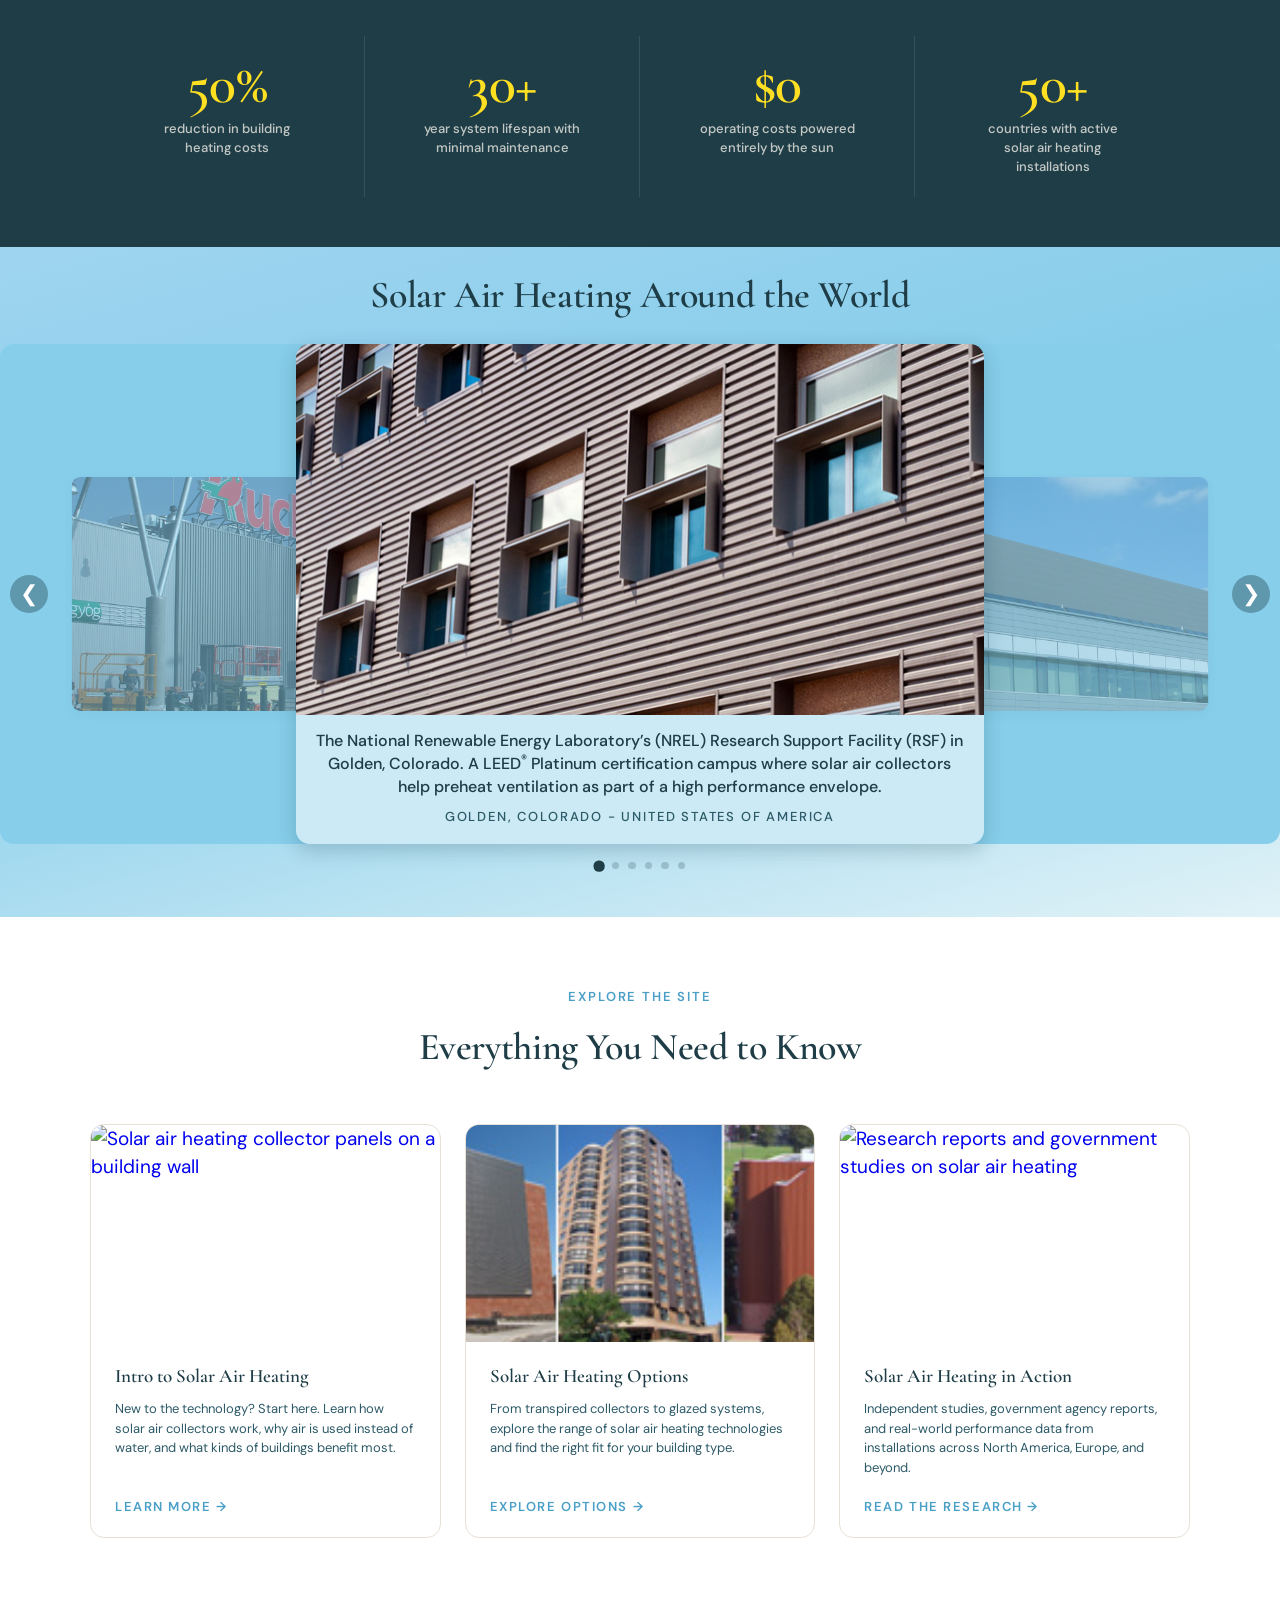
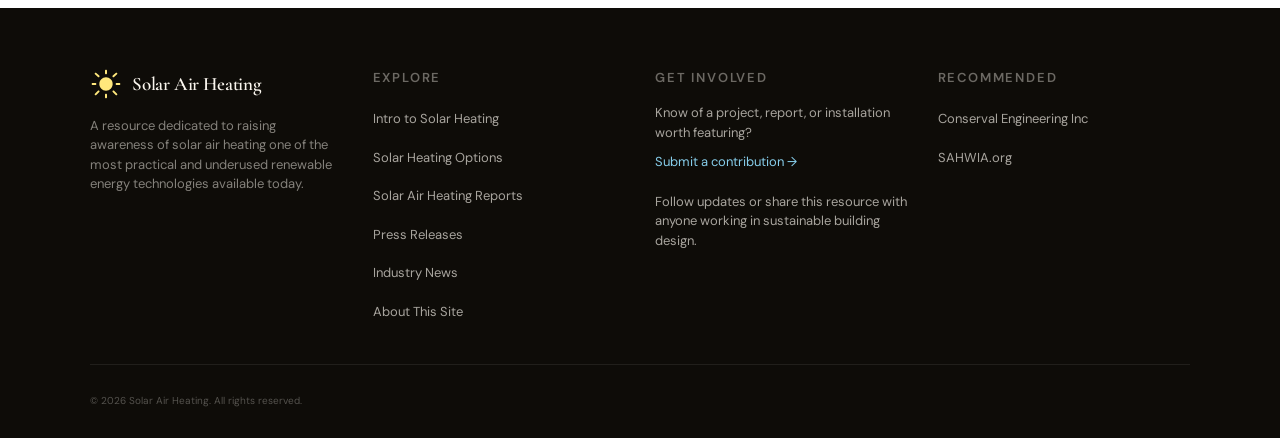
==== commit aca4ae1e: "updated avbar and herotitle" ====
--- a/index.html
+++ b/index.html
@@ -3,7 +3,7 @@
   <head>
     <meta charset="UTF-8" />
     <meta name="viewport" content="width=device-width, initial-scale=1.0" />
-    <title>Solar Air Heating</title>
+    <title>SolarAirHeating.org</title>
     <link rel="icon" type="image/svg" href="assets/icons/sun-svgrepo-com.svg" />
     <link rel="stylesheet" href="css/normalize.css" />
     <link rel="stylesheet" href="css/styles.css" />
@@ -19,6 +19,7 @@
     <nav>
       <a href="index.html" class="nav-logo">
         <img src="assets/icons/sun-svgrepo-com.svg" alt="sun logo" />
+        <span class="nav-logo-text">SAH.org</span>
       </a>
 
       <button
@@ -52,9 +53,9 @@
         />
       </div>
       <div class="hero-words">
-        <h1 class="hero-title">Solar Air Heating</h1>
+        <h1 class="hero-title">SolarAirHeating.org</h1>
         <p class="hero-paragraph">
-          Sustainable warmth through passive solar ventilation
+          Learn the fundementals of solar heating technologies
         </p>
 
         <div class="hero-buttons">
@@ -98,7 +99,7 @@
           <div class="wis-image-wrap">
             <!-- REPLACE src with your image path -->
             <img
-              src="assets/images/YOUR-IMAGE-HERE.jpg"
+              src="assets/images/solarduct-unit-figure.jpg"
               alt="Diagram showing how solar air heating works"
             />
           </div>
@@ -435,12 +436,8 @@
         <div class="footer-bottom">
           <p class="footer-copy">
             <!-- REPLACE year and name as needed -->
-            &copy; 2025 Solar Air Heating. All rights reserved.
+            &copy; 2026 Solar Air Heating. All rights reserved.
           </p>
-          <ul class="footer-bottom-links">
-            <li><a href="About.html">About</a></li>
-            <li><a href="#">Privacy</a></li>
-          </ul>
         </div>
       </div>
       <!-- /.footer-inner -->
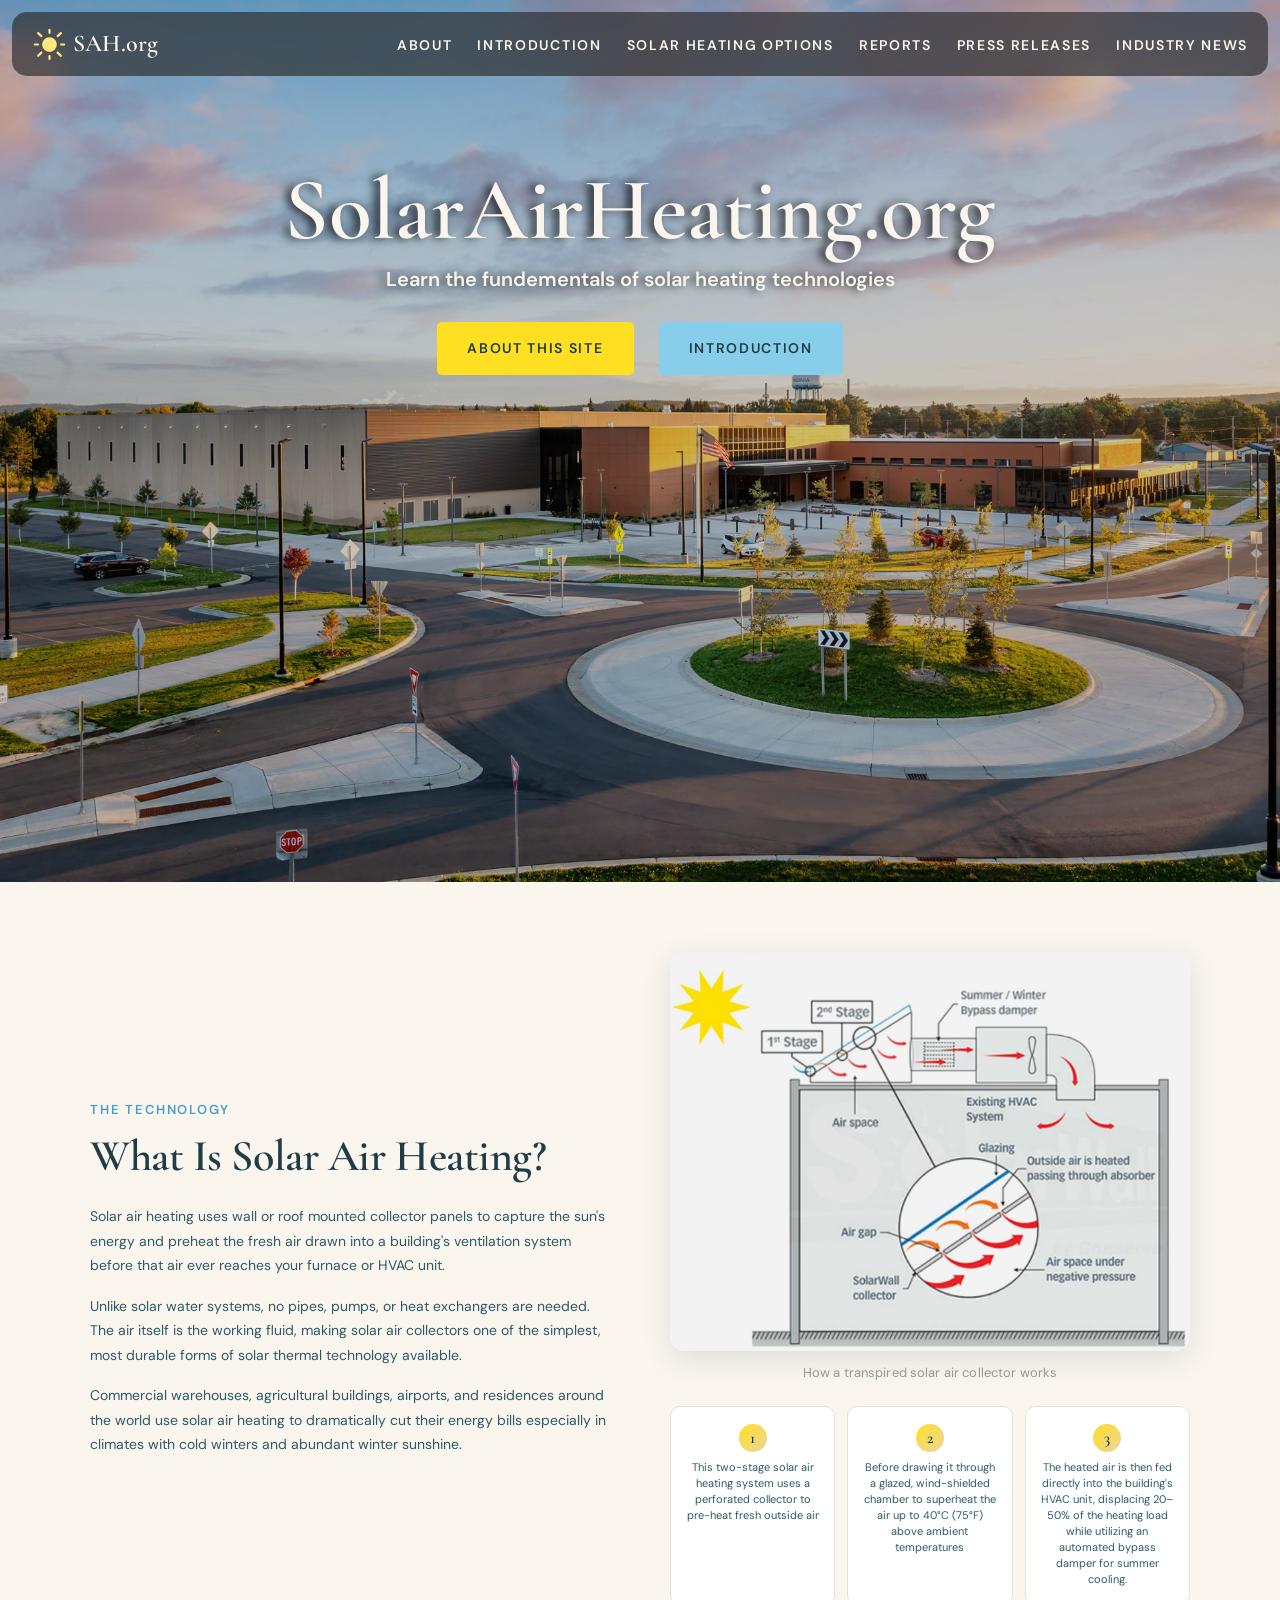
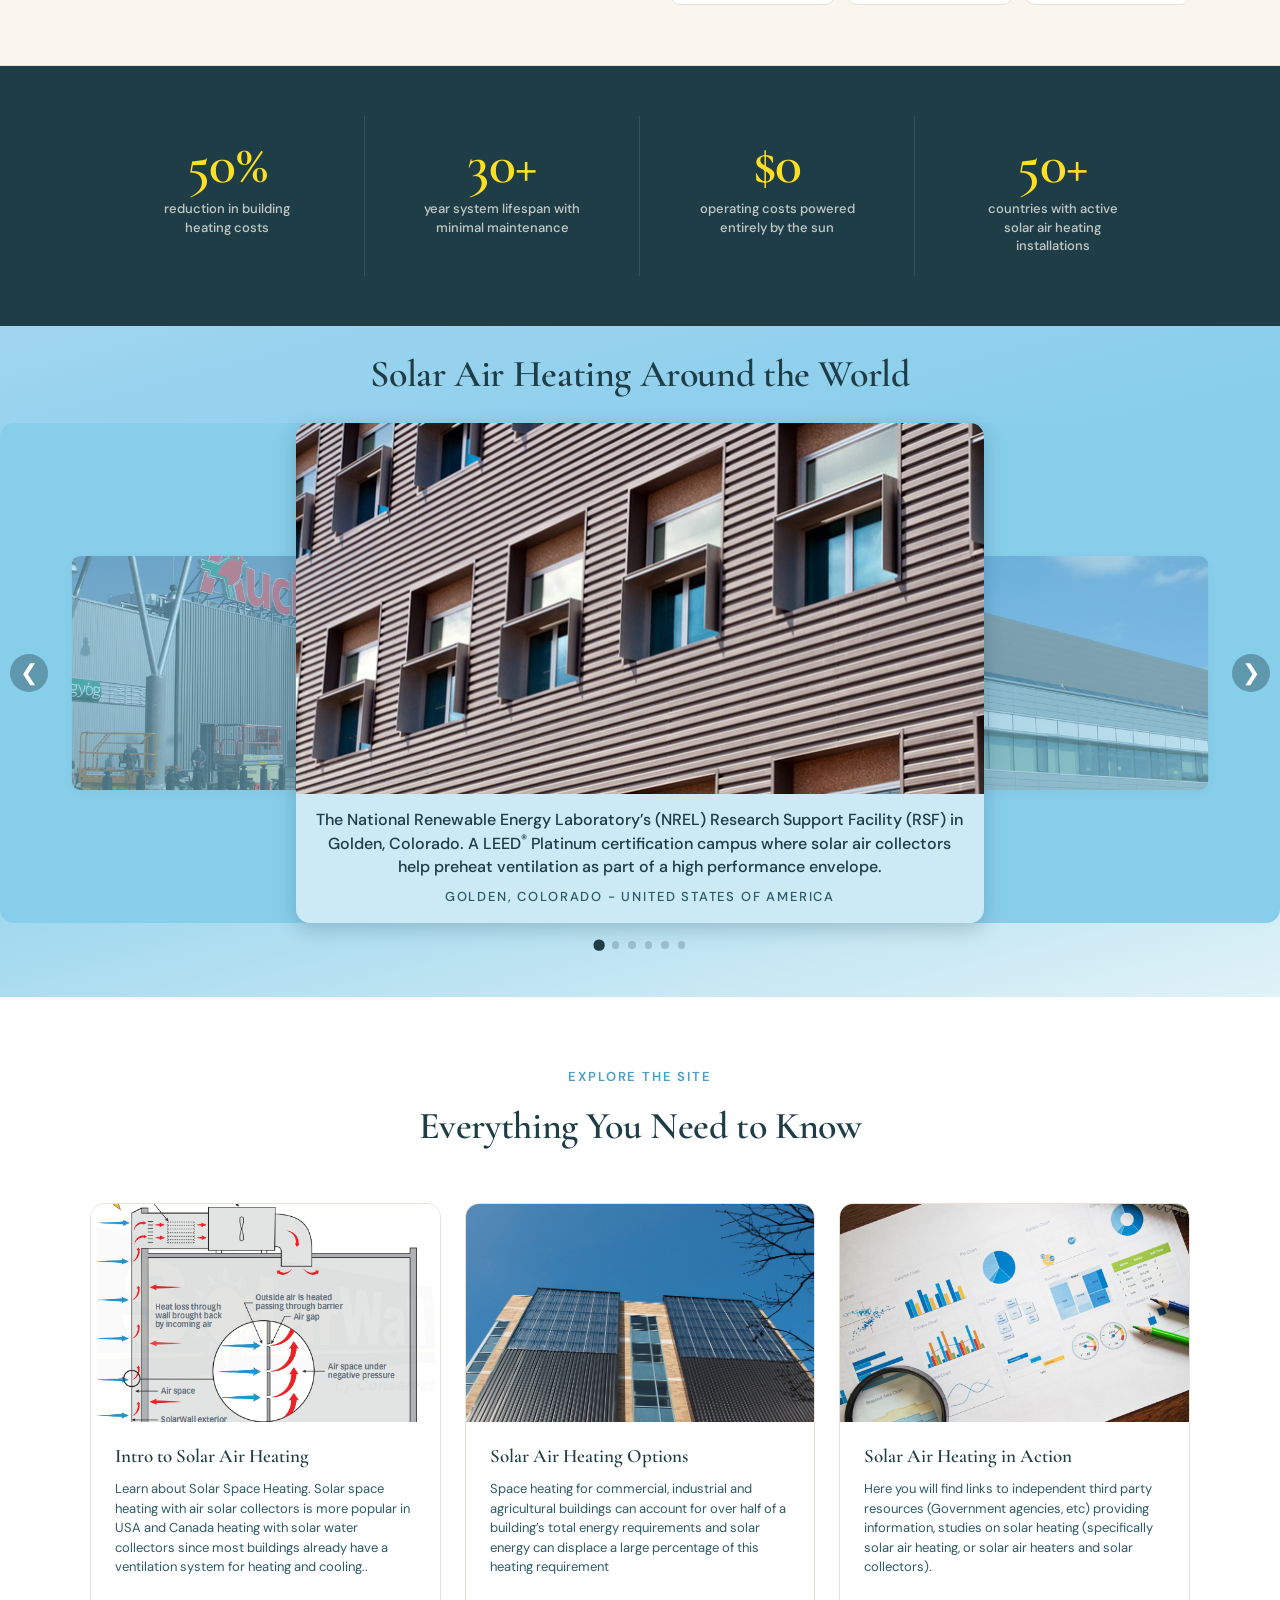
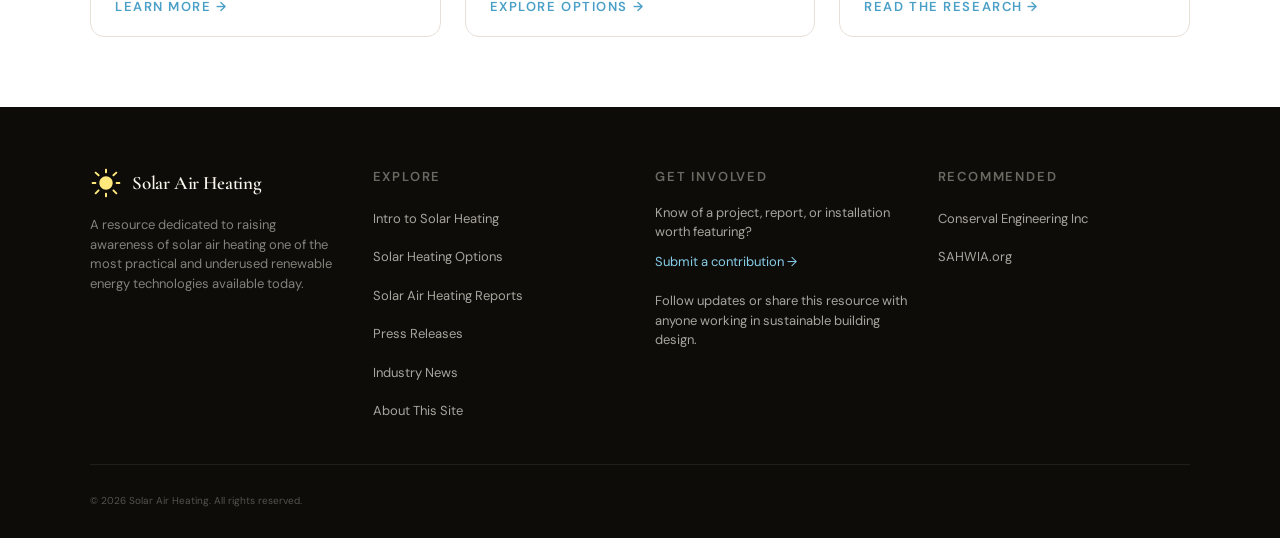
==== commit 438fe236: "added all content/images. added math. added min per page" ====
--- a/index.html
+++ b/index.html
@@ -111,22 +111,23 @@
             <div class="wis-step">
               <div class="wis-step-num">1</div>
               <p>
-                Sun warms the dark collector surface on the building's wall or
-                roof
+                This two-stage solar air heating system uses a perforated
+                collector to pre-heat fresh outside air
               </p>
             </div>
             <div class="wis-step">
               <div class="wis-step-num">2</div>
               <p>
-                Outside air passes through the heated panel and gains
-                temperature
+                Before drawing it through a glazed, wind-shielded chamber to
+                superheat the air up to 40°C (75°F) above ambient temperatures
               </p>
             </div>
             <div class="wis-step">
               <div class="wis-step-num">3</div>
               <p>
-                Pre-warmed air enters the ventilation system, reducing furnace
-                load
+                The heated air is then fed directly into the building's HVAC
+                unit, displacing 20–50% of the heating load while utilizing an
+                automated bypass damper for summer cooling.
               </p>
             </div>
           </div>
@@ -306,15 +307,16 @@
             <!-- REPLACE src with your own image -->
             <img
               class="showcase-card-img"
-              src="assets/images/YOUR-IMAGE-HERE.jpg"
+              src="assets/images/SolarWallRooftopHVAC.gif"
               alt="Solar air heating collector panels on a building wall"
             />
             <div class="showcase-card-body">
               <h3 class="showcase-card-title">Intro to Solar Air Heating</h3>
               <p class="showcase-card-text">
-                New to the technology? Start here. Learn how solar air
-                collectors work, why air is used instead of water, and what
-                kinds of buildings benefit most.
+                Learn about Solar Space Heating. Solar space heating with air
+                solar collectors is more popular in USA and Canada heating with
+                solar water collectors since most buildings already have a
+                ventilation system for heating and cooling..
               </p>
               <span class="showcase-card-link">Learn More &rarr;</span>
             </div>
@@ -324,15 +326,16 @@
             <!-- REPLACE src with your own image -->
             <img
               class="showcase-card-img"
-              src="assets/images/homebox-2.jpg"
+              src="assets/images/homeboximage2.jpg"
               alt="Different types of solar air heating systems"
             />
             <div class="showcase-card-body">
               <h3 class="showcase-card-title">Solar Air Heating Options</h3>
               <p class="showcase-card-text">
-                From transpired collectors to glazed systems, explore the range
-                of solar air heating technologies and find the right fit for
-                your building type.
+                Space heating for commercial, industrial and agricultural
+                buildings can account for over half of a building’s total energy
+                requirements and solar energy can displace a large percentage of
+                this heating requirement
               </p>
               <span class="showcase-card-link">Explore Options &rarr;</span>
             </div>
@@ -342,15 +345,16 @@
             <!-- REPLACE src with your own image -->
             <img
               class="showcase-card-img"
-              src="assets/images/YOUR-IMAGE-HERE.jpg"
+              src="assets/images/homeboximage3.jpg"
               alt="Research reports and government studies on solar air heating"
             />
             <div class="showcase-card-body">
               <h3 class="showcase-card-title">Solar Air Heating in Action</h3>
               <p class="showcase-card-text">
-                Independent studies, government agency reports, and real-world
-                performance data from installations across North America,
-                Europe, and beyond.
+                Here you will find links to independent third party resources
+                (Government agencies, etc) providing information, studies on
+                solar heating (specifically solar air heating, or solar air
+                heaters and solar collectors).
               </p>
               <span class="showcase-card-link">Read the Research &rarr;</span>
             </div>
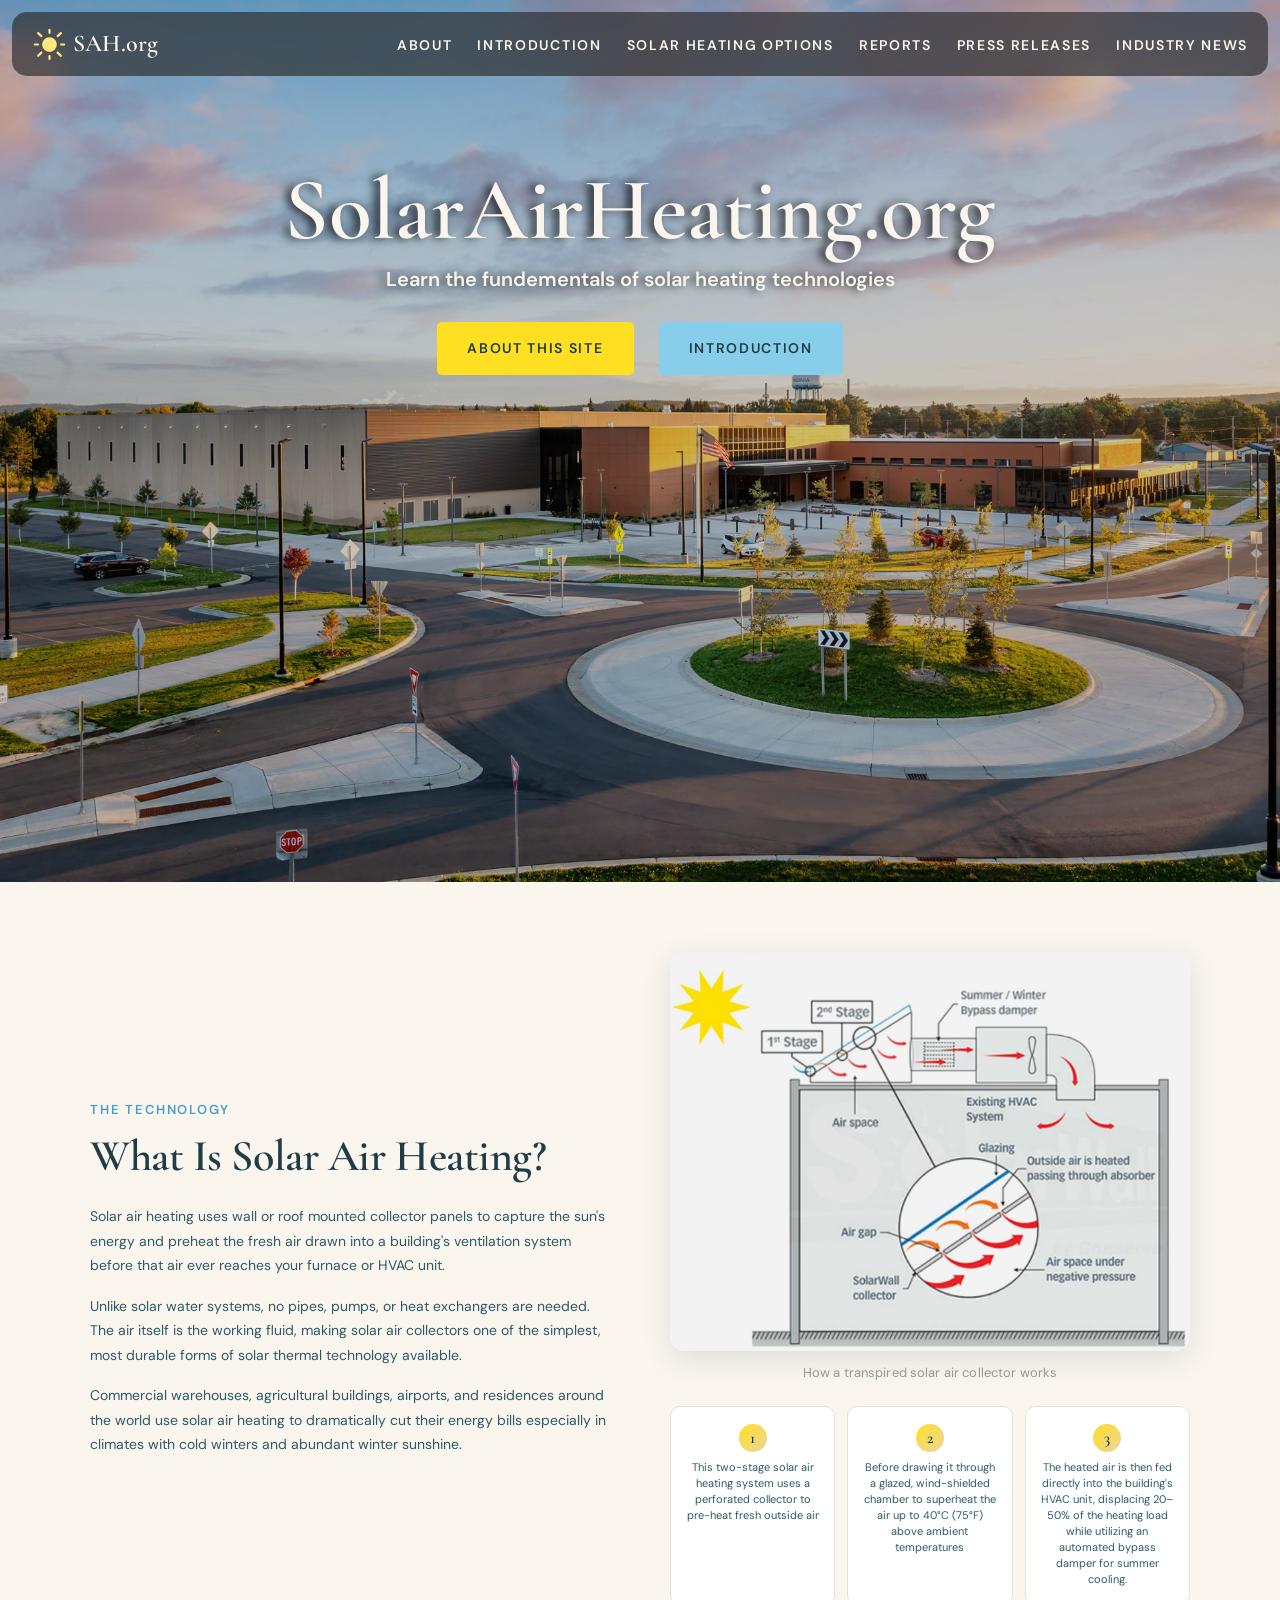
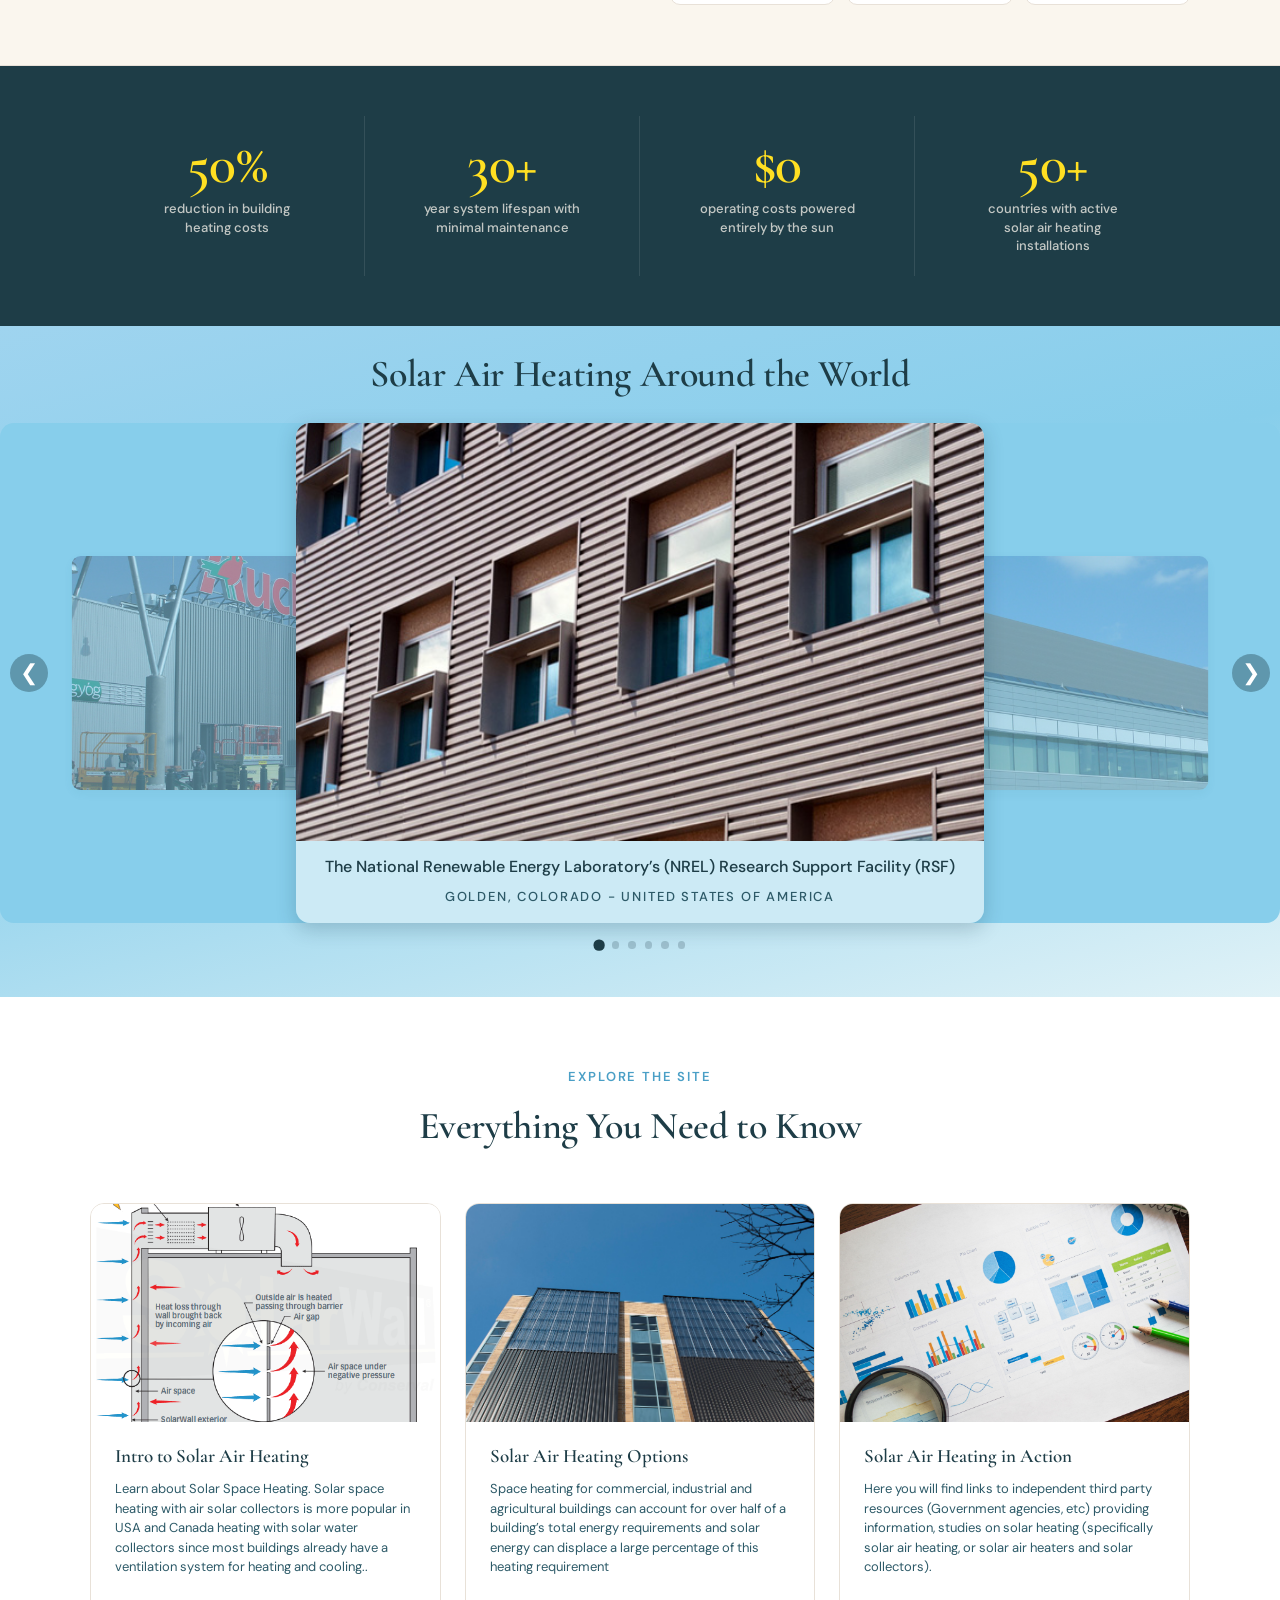
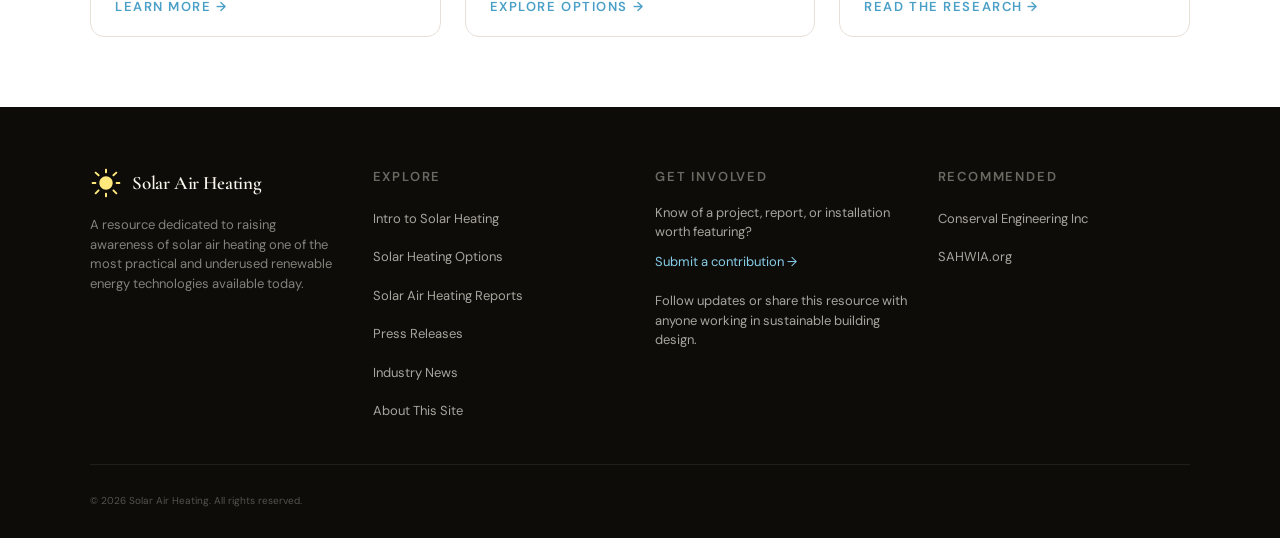
==== commit db999422: "fixed and changes some slide info" ====
--- a/index.html
+++ b/index.html
@@ -187,13 +187,9 @@
                 <div role="group" aria-label="Slide caption">
                   <p>
                     The National Renewable Energy Laboratory’s (NREL) Research
-                    Support Facility (RSF) in Golden, Colorado. A LEED<sup
-                      >®</sup
-                    >
-                    Platinum certification campus where solar air collectors
-                    help preheat ventilation as part of a high performance
-                    envelope.
-                  </p>
+                    Support Facility (RSF)
+                  </p>
+
                   <p>
                     <span>Golden, Colorado - United States of America</span>
                   </p>
@@ -235,7 +231,7 @@
                   loading="lazy"
                 />
                 <div role="group" aria-label="Slide caption">
-                  <p></p>
+                  <p>Airport</p>
                   <p>
                     <span
                       >Greater Toronto Airport Authority, Ontario - Canada</span
@@ -263,7 +259,7 @@
                   loading="lazy"
                 />
                 <div role="group" aria-label="Slide caption">
-                  <p></p>
+                  <p>Supermarket</p>
                   <p>
                     <span>MISKOLC, HUNGARY</span>
                   </p>
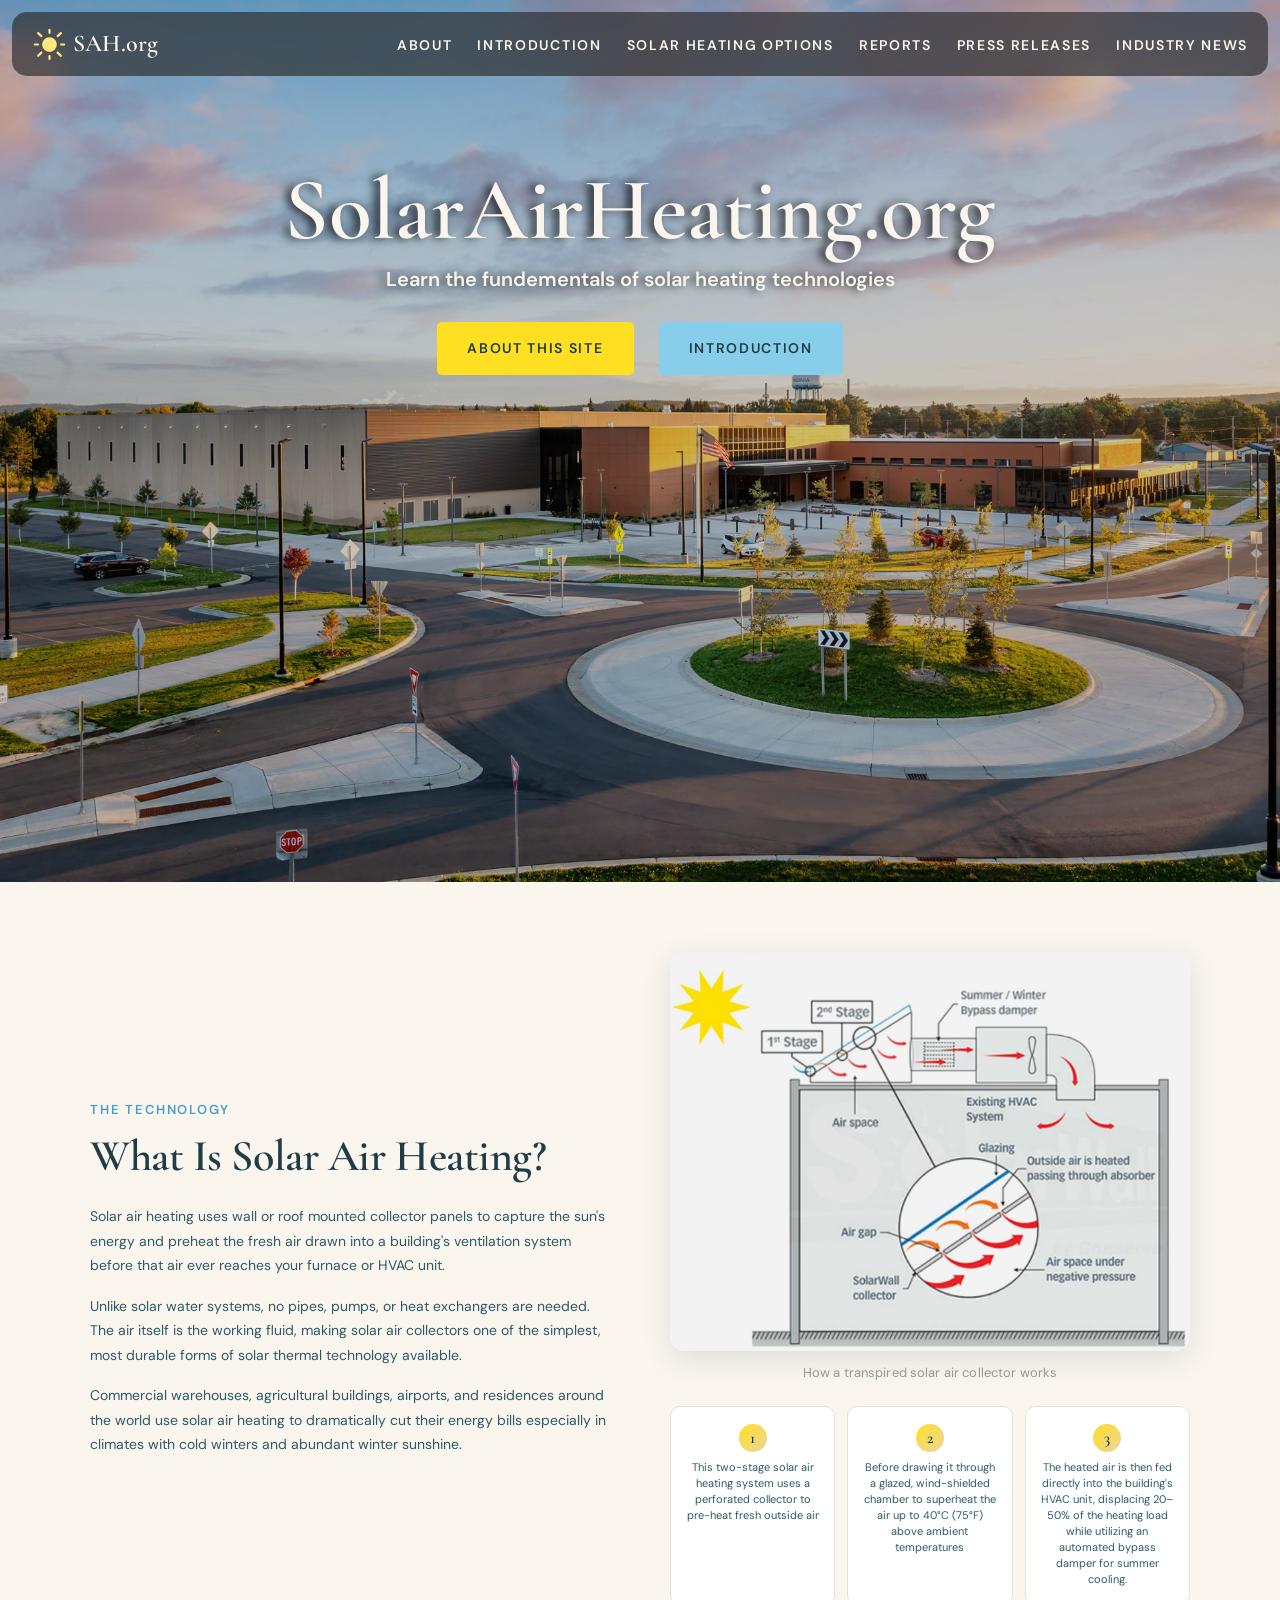
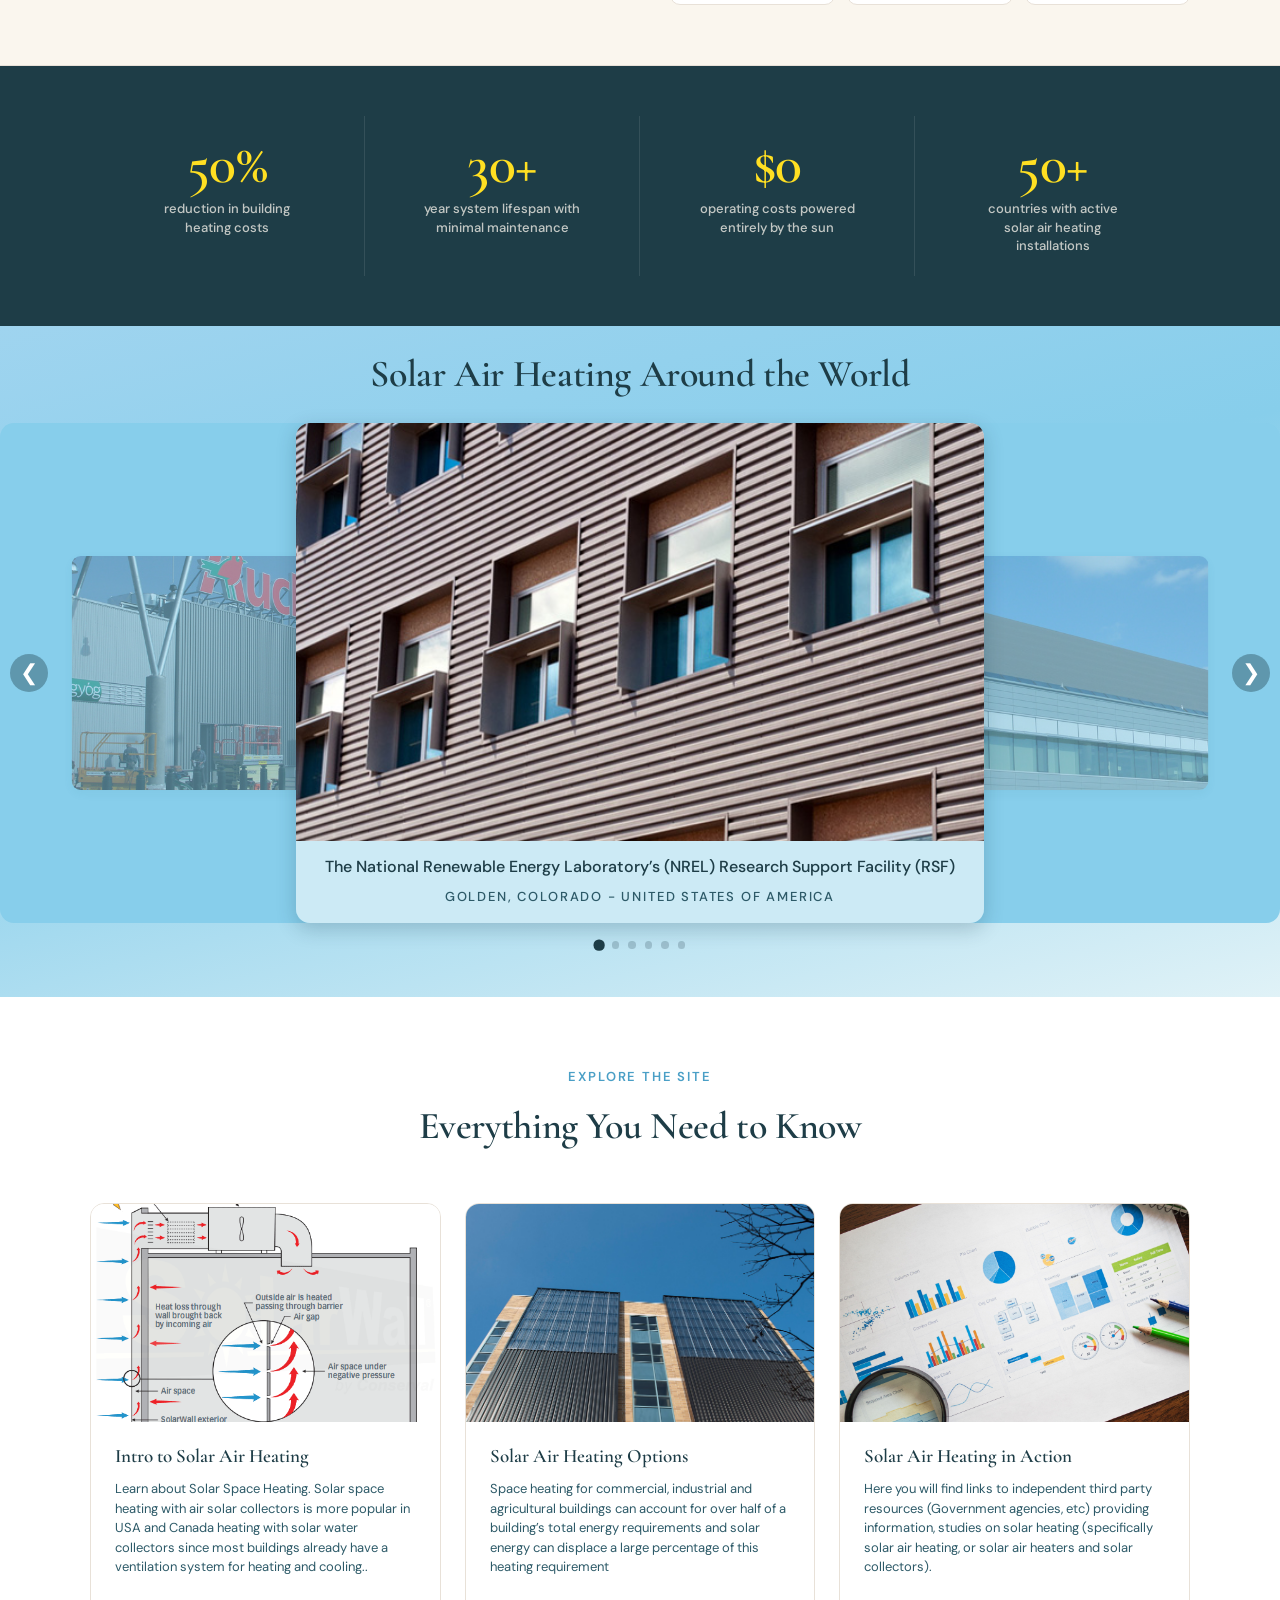
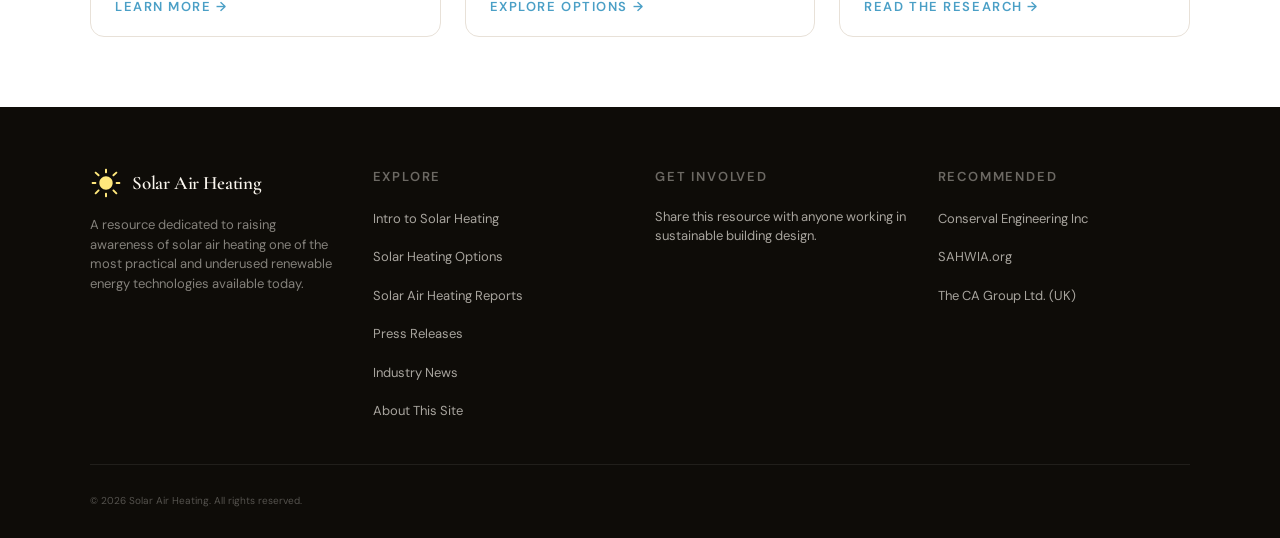
==== commit bf762475: "google sheet update and small url UI change" ====
--- a/index.html
+++ b/index.html
@@ -231,11 +231,9 @@
                   loading="lazy"
                 />
                 <div role="group" aria-label="Slide caption">
-                  <p>Airport</p>
-                  <p>
-                    <span
-                      >Greater Toronto Airport Authority, Ontario - Canada</span
-                    >
+                  <p>Greater Toronto Airport Authority,</p>
+                  <p>
+                    <span>Ontario - Canada</span>
                   </p>
                 </div>
               </div>
@@ -402,19 +400,9 @@
           <!-- Contact / Contribute -->
           <div>
             <p class="footer-col-heading">Get Involved</p>
-            <p class="footer-contact">
-              Know of a project, report, or installation worth featuring?
-            </p>
-            <p class="footer-contact">
-              <!-- REPLACE with your actual contact email or link -->
-              <a href="mailto:contact@yourdomain.com"
-                >Submit a contribution &rarr;</a
-              >
-            </p>
             <p class="footer-contact" style="margin-top: 2rem">
-              <!-- REPLACE or remove if no social links -->
-              Follow updates or share this resource with anyone working in
-              sustainable building design.
+              Share this resource with anyone working in sustainable building
+              design.
             </p>
           </div>
 
@@ -428,6 +416,12 @@
                 >
               </li>
               <li><a href="https://sahwia.org/">SAHWIA.org</a></li>
+              <li>
+                <a
+                  href="https://www.cagroup.co.uk/building-products/renewables-sustainable-solutions/transpired-solar-wall-collector-heating-system"
+                  >The CA Group Ltd. (UK)</a
+                >
+              </li>
             </ul>
           </div>
         </div>
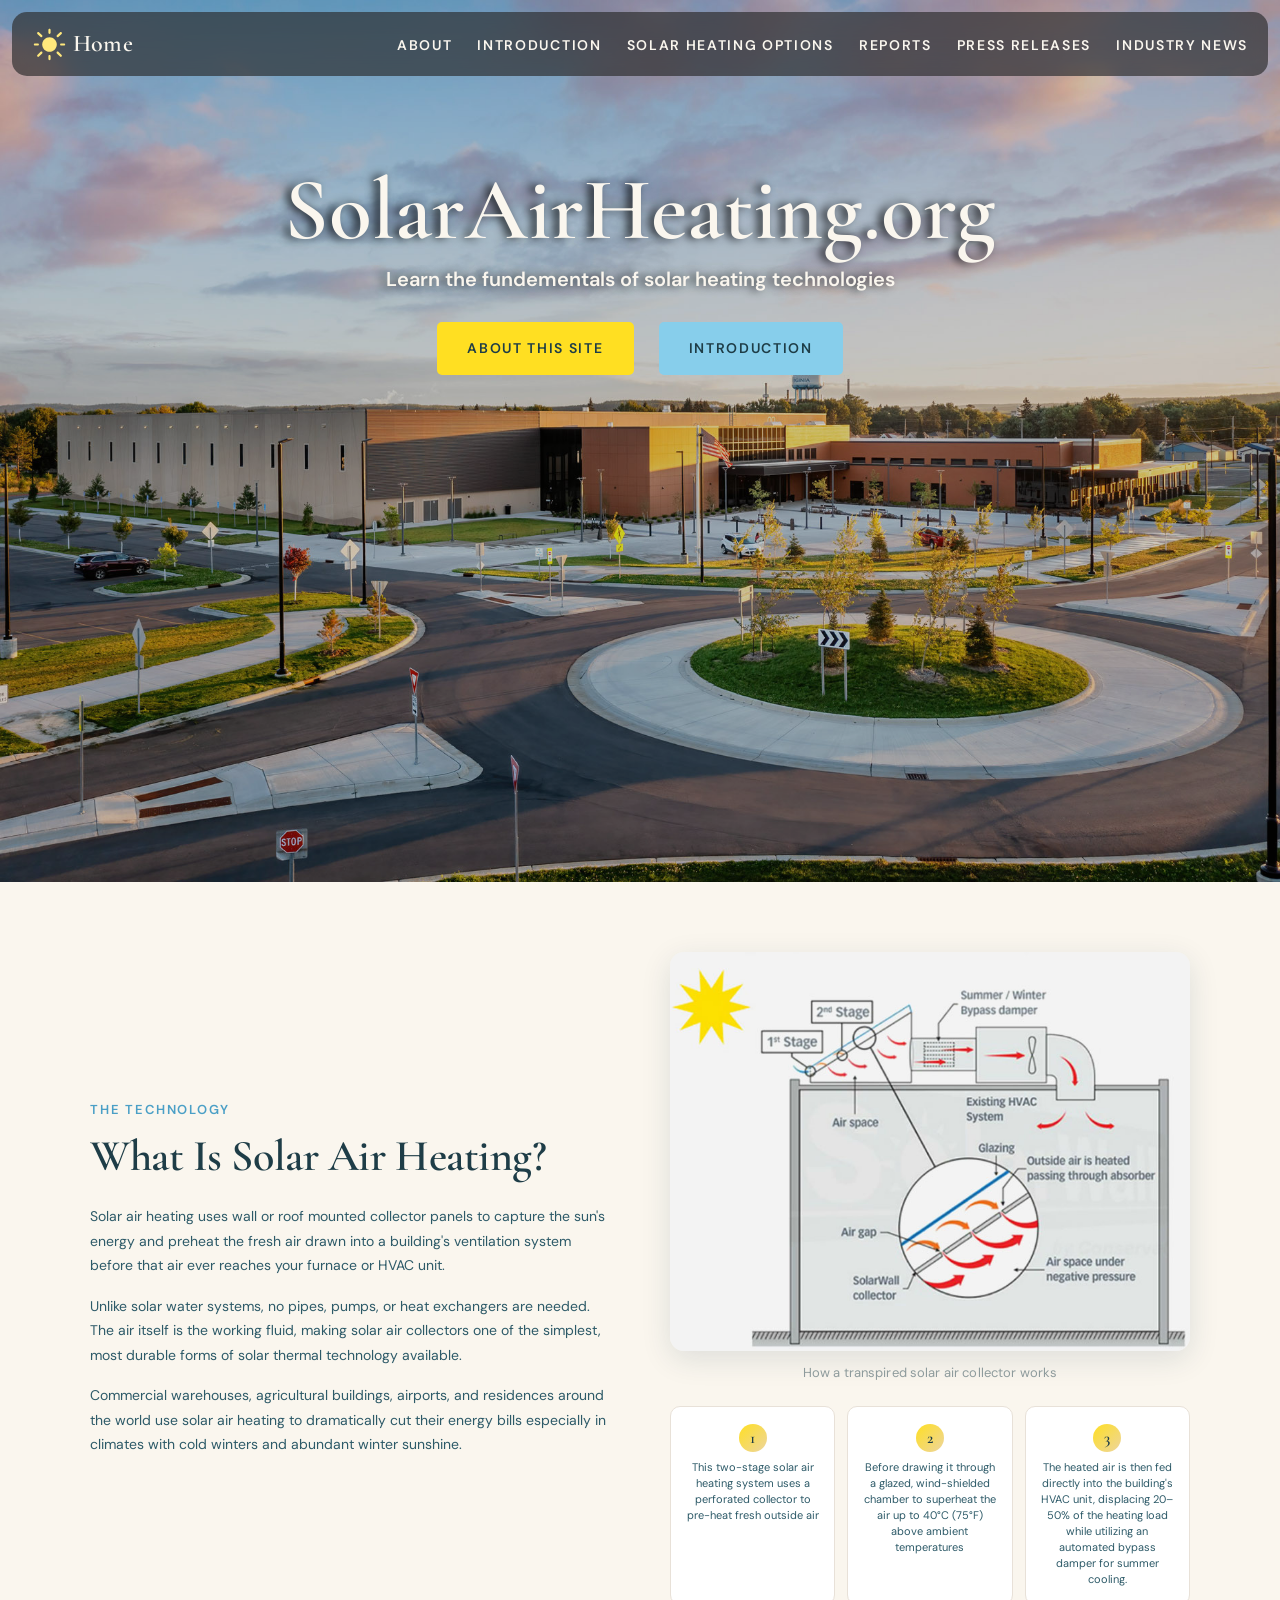
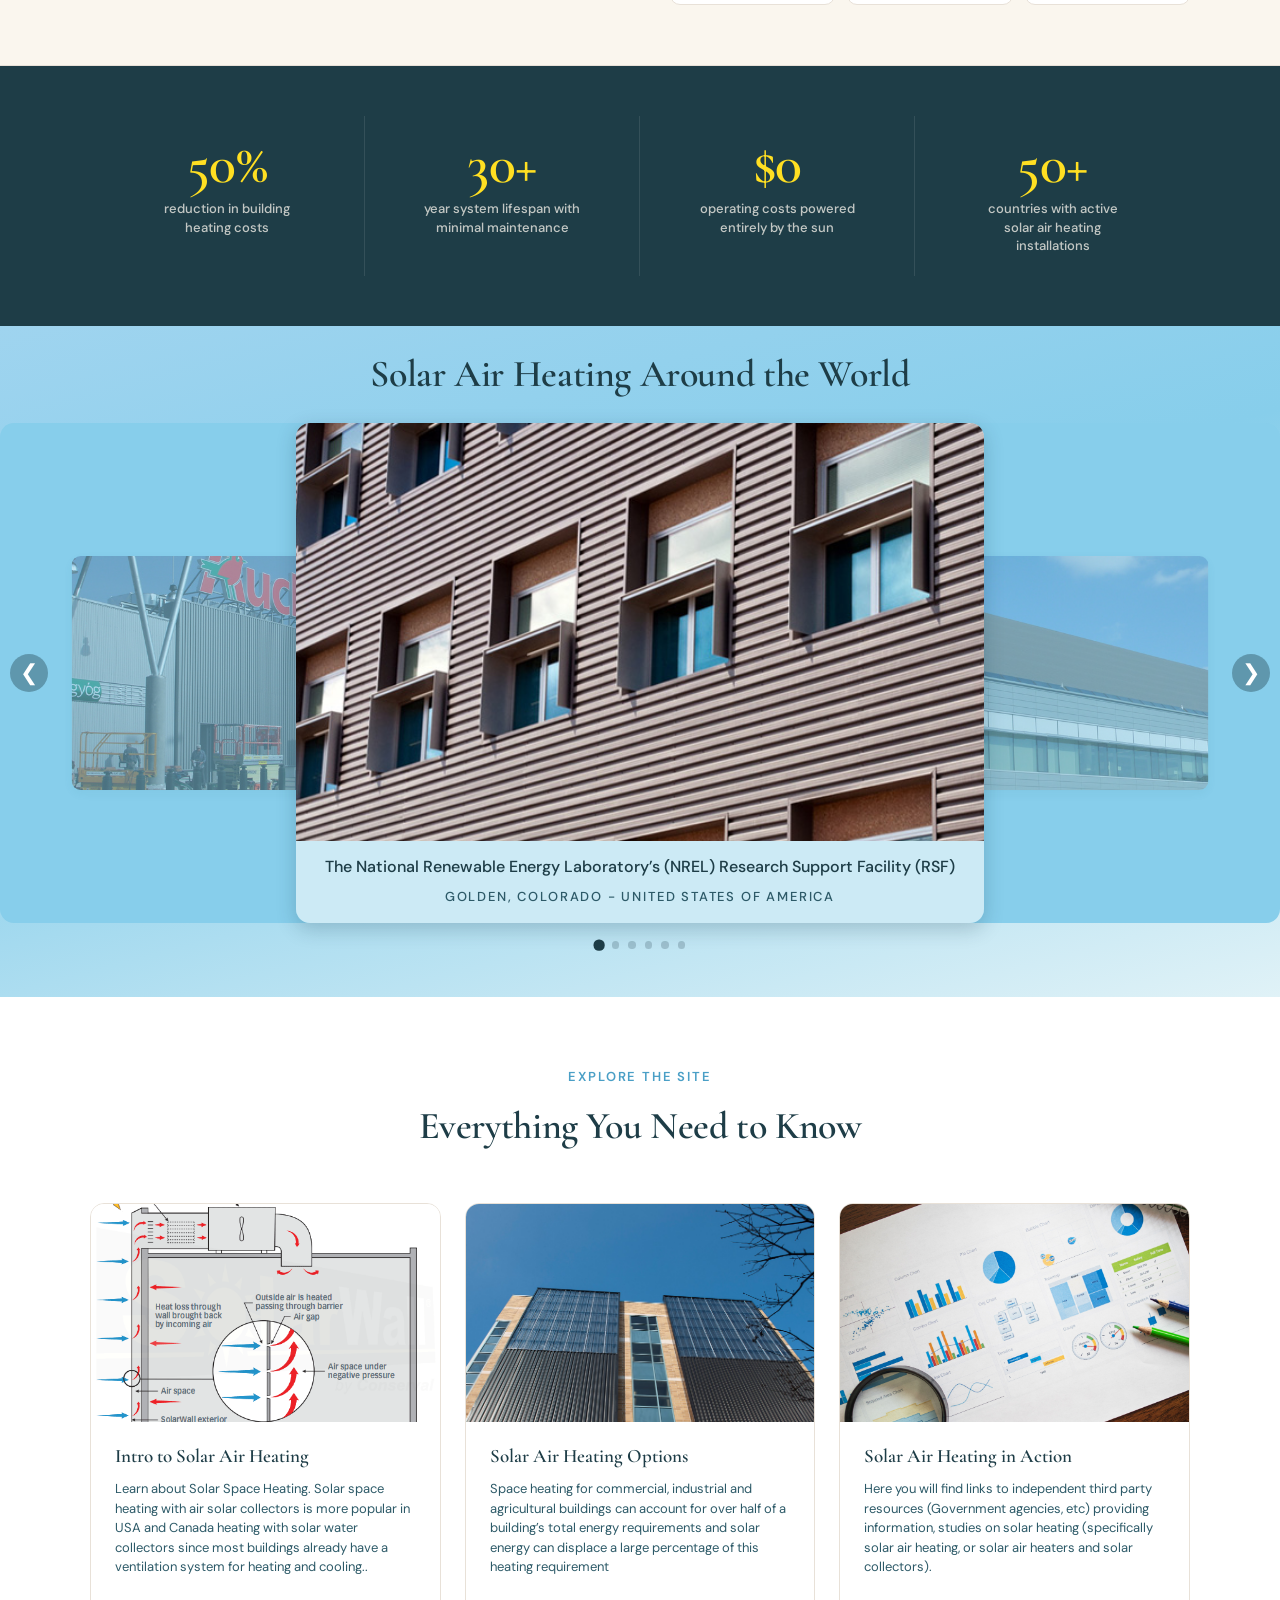
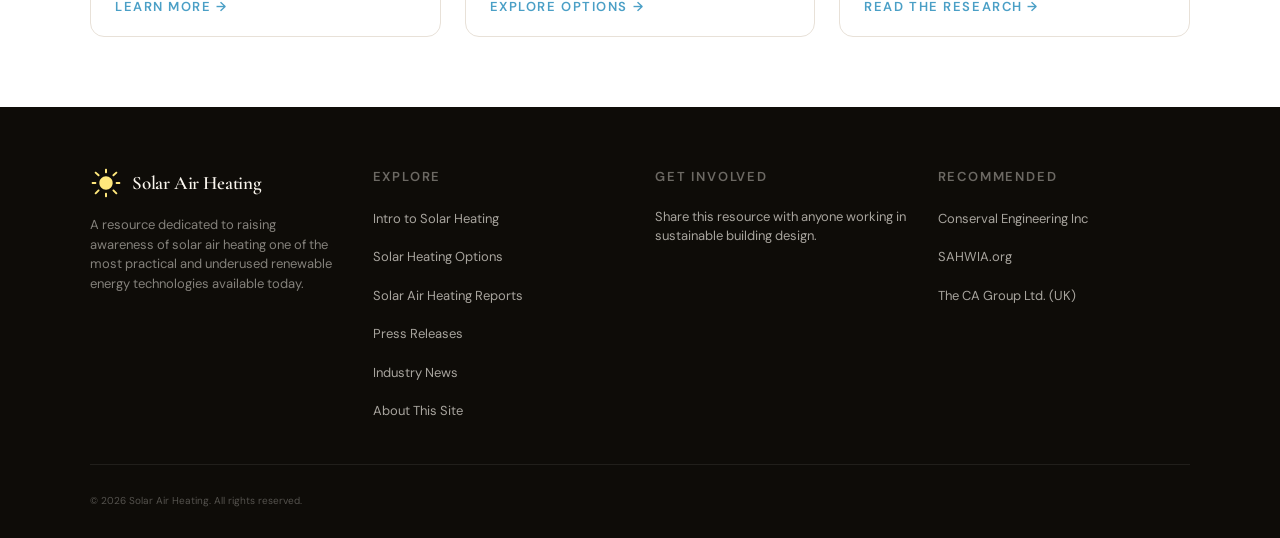
==== commit 2e2b88c5: "chanhed navbar SAH.org to Home" ====
--- a/index.html
+++ b/index.html
@@ -19,7 +19,7 @@
     <nav>
       <a href="index.html" class="nav-logo">
         <img src="assets/icons/sun-svgrepo-com.svg" alt="sun logo" />
-        <span class="nav-logo-text">SAH.org</span>
+        <span class="nav-logo-text">Home</span>
       </a>
 
       <button
